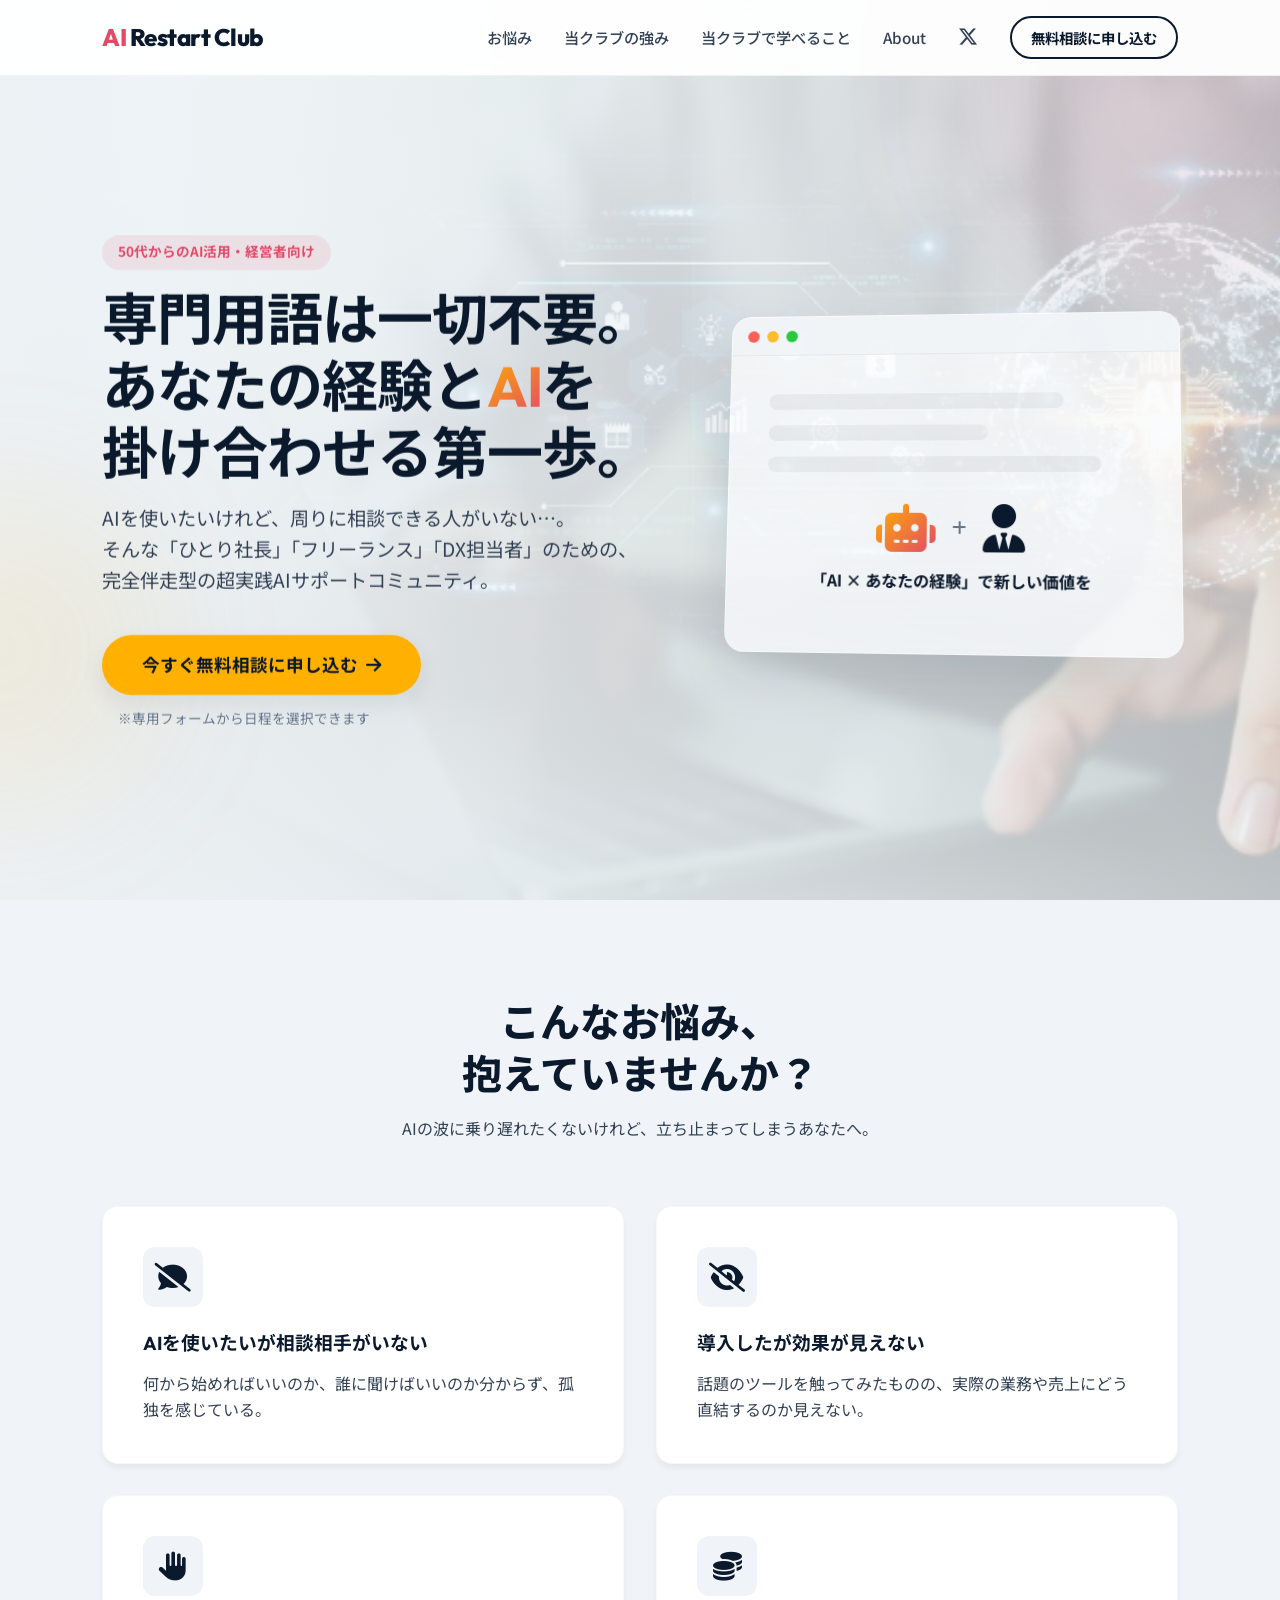
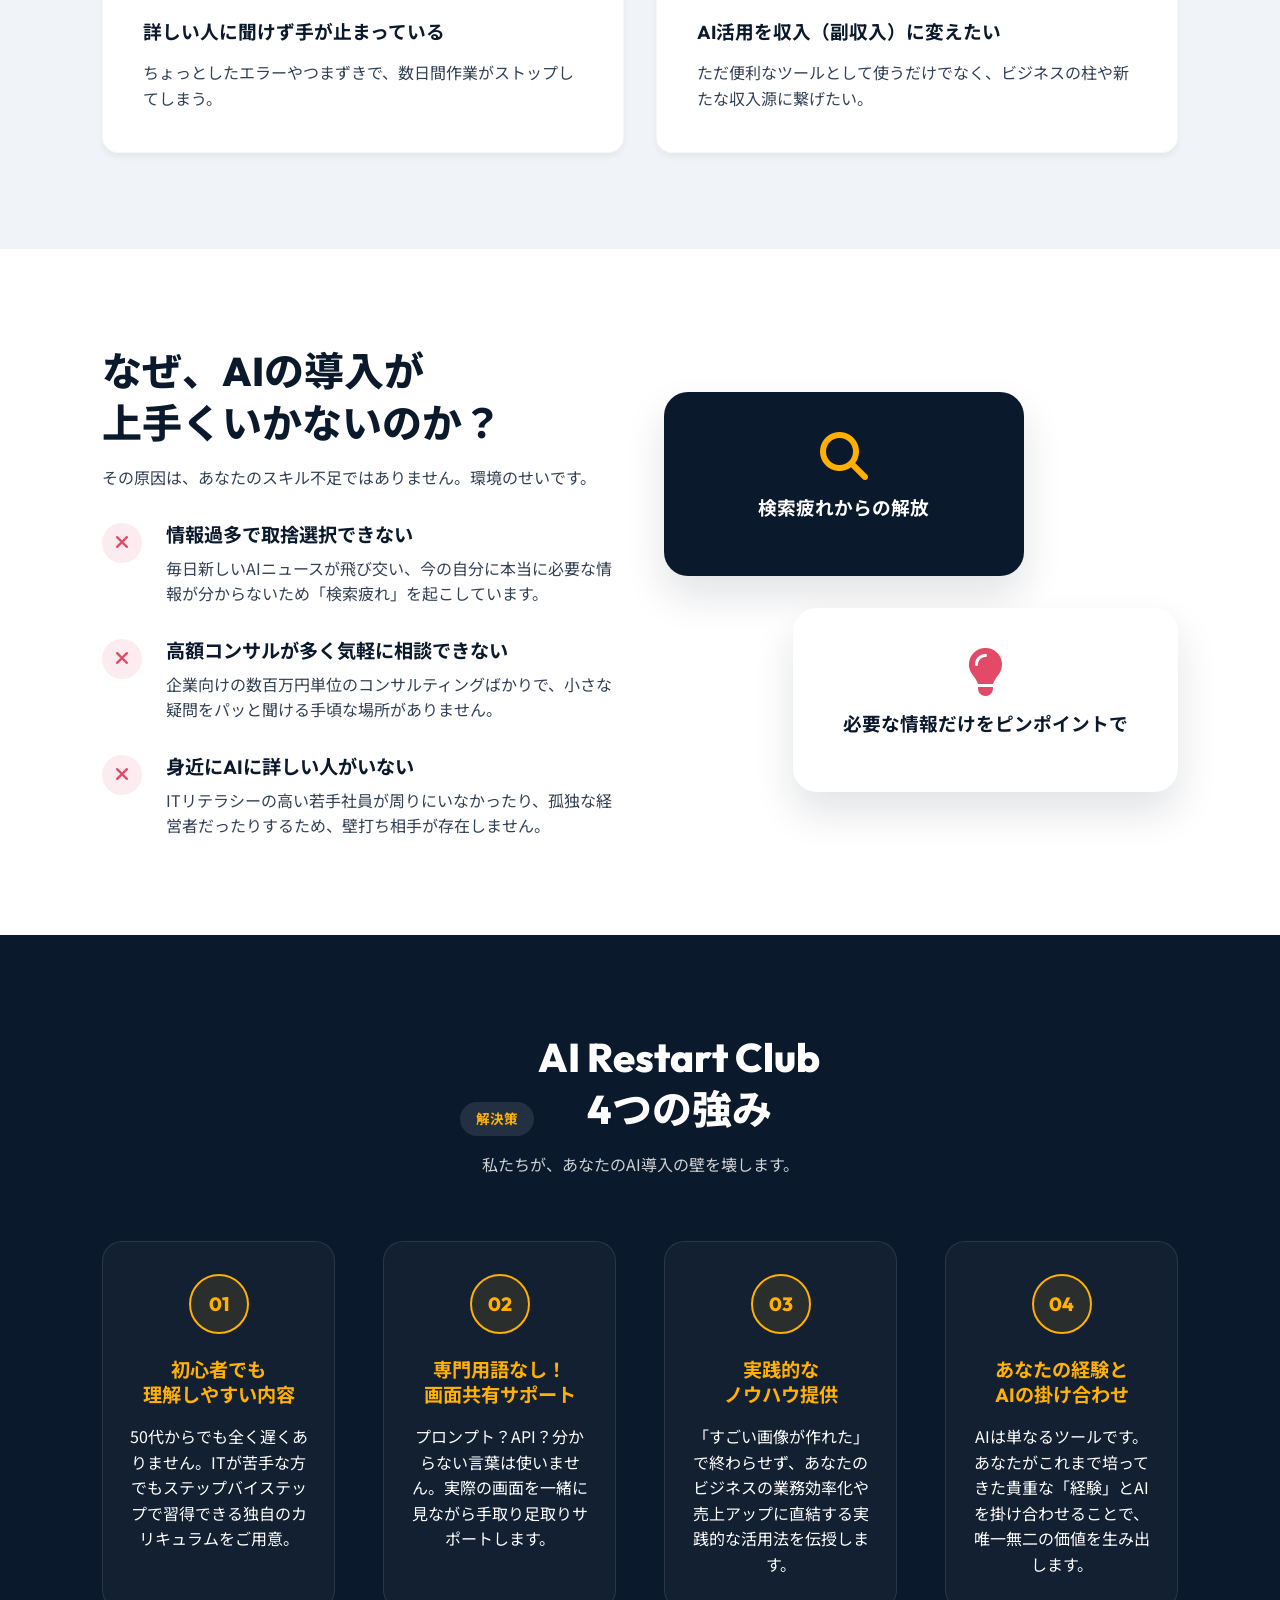
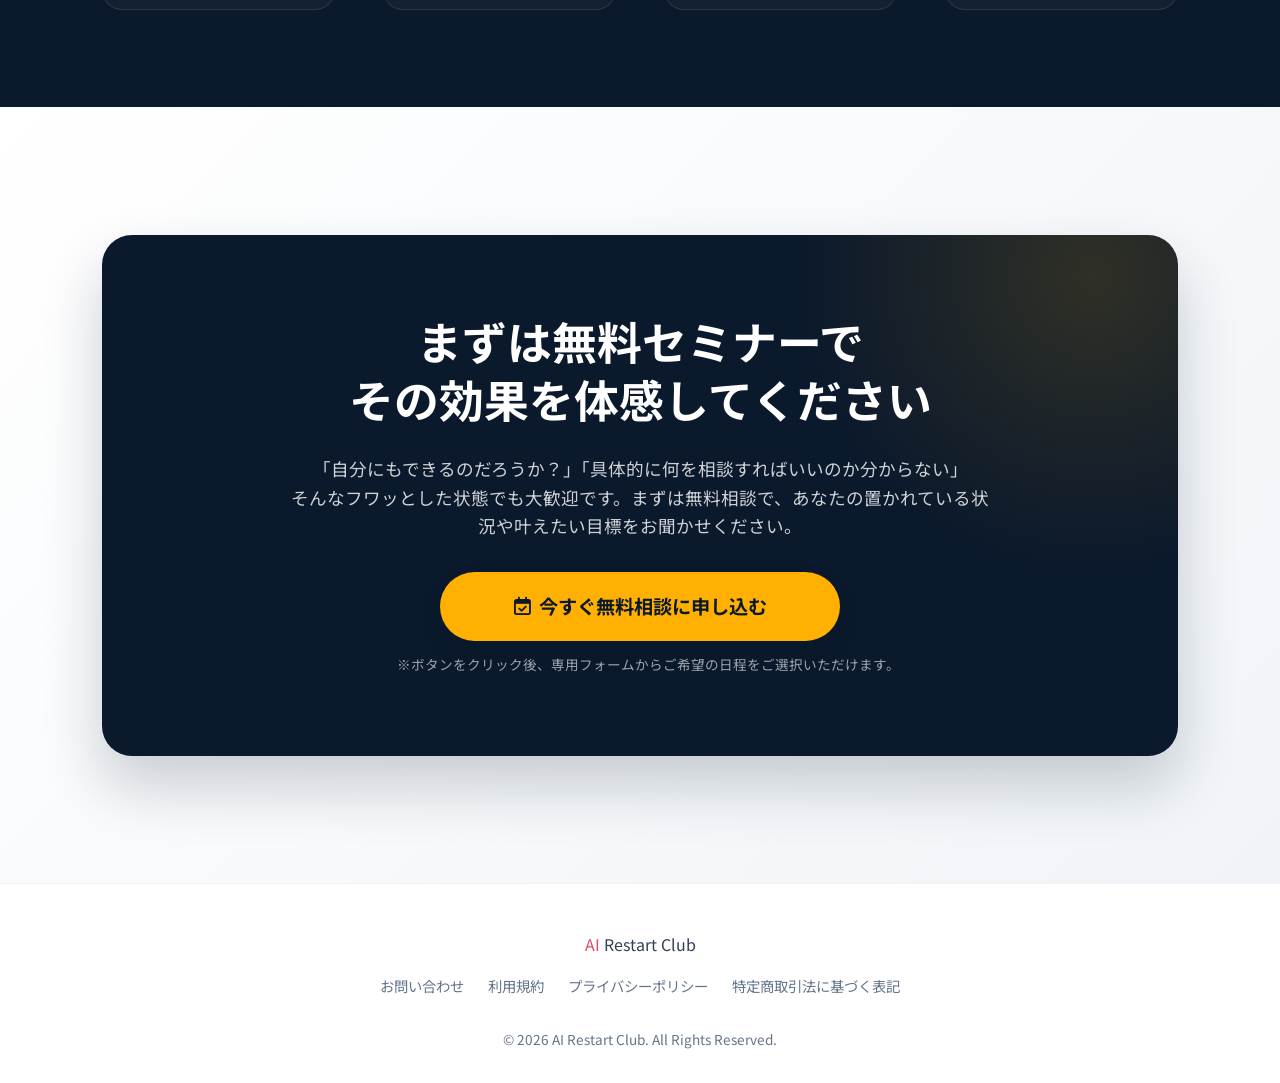
==== index.html @ 43e499c2 "AI Restart Club LP - 初期コミット - index.html: トップページ（ヒーロー、お悩み、強み、CTAセクション） - about.html: プロフィール、タイムライン、ポ" ====
<!DOCTYPE html>
<html lang="ja">

<head>
  <meta charset="UTF-8">
  <meta name="viewport" content="width=device-width, initial-scale=1.0">
  <title>AI Restart Club | AI初心者のための実践的サポート</title>
  <meta name="description" content="AIをこれから学びたい方、50代からのAI初心者、経営者・フリーランス向けのAI活用サポート。専門用語ゼロで、あなたのビジネスにAIを掛け合わせます。">

  <!-- Fonts -->
  <link rel="preconnect" href="https://fonts.googleapis.com">
  <link rel="preconnect" href="https://fonts.gstatic.com" crossorigin>
  <link
    href="https://fonts.googleapis.com/css2?family=Noto+Sans+JP:wght@400;500;700;900&family=Outfit:wght@400;600;800&display=swap"
    rel="stylesheet">

  <!-- Icons -->
  <link rel="stylesheet" href="https://cdnjs.cloudflare.com/ajax/libs/font-awesome/6.5.1/css/all.min.css">

  <!-- CSS -->
  <link rel="stylesheet" href="style.css">
</head>

<body>

  <!-- Navigation -->
  <header class="header">
    <div class="container header-inner">
      <div class="logo">
        <span class="logo-accent">AI</span> Restart Club
      </div>
      <nav class="nav-links">
        <a href="#problems">お悩み</a>
        <a href="#solutions">当クラブの強み</a>
        <a href="courses.html">当クラブで学べること</a>
        <a href="about.html">About</a>
        <a href="https://x.com/AIGOGO1701" target="_blank" rel="noopener noreferrer" class="social-link-nav"
          aria-label="X (Twitter)"><i class="fa-brands fa-x-twitter"></i></a>
        <a href="#cta" class="btn btn-sm btn-outline">無料相談に申し込む</a>
      </nav>
      <button class="menu-toggle" aria-label="Menu">
        <i class="fas fa-bars"></i>
      </button>
    </div>
  </header>

  <main>
    <!-- Hero Section -->
    <section class="hero">
      <div class="hero-bg-shapes">
        <div class="shape shape-1"></div>
        <div class="shape shape-2"></div>
      </div>
      <div class="container hero-container">
        <div class="hero-content reveal-fade-up">
          <span class="badge">50代からのAI活用・経営者向け</span>
          <h1 class="hero-title">
            専門用語は一切不要。<br>
            あなたの経験と<span class="text-gradient">AI</span>を<br>掛け合わせる第一歩。
          </h1>
          <p class="hero-subtitle">
            AIを使いたいけれど、周りに相談できる人がいない…。<br>
            そんな「ひとり社長」「フリーランス」「DX担当者」のための、<br>
            完全伴走型の超実践AIサポートコミュニティ。
          </p>
          <div class="hero-actions">
            <a href="#cta" class="btn btn-primary btn-lg pulse-effect">
              今すぐ無料相談に申し込む
              <i class="fas fa-arrow-right"></i>
            </a>
            <p class="action-note">※専用フォームから日程を選択できます</p>
          </div>
        </div>
        <div class="hero-image-wrapper reveal-fade-left">
          <div class="glass-card mockup-card">
            <div class="mockup-header">
              <div class="dot red"></div>
              <div class="dot yellow"></div>
              <div class="dot green"></div>
            </div>
            <div class="mockup-body">
              <div class="mockup-line w-80"></div>
              <div class="mockup-line w-60"></div>
              <div class="mockup-line w-90"></div>
              <div class="flex-center mt-2">
                <i class="fas fa-robot text-gradient fa-3x"></i>
                <i class="fas fa-plus mx-1 text-muted"></i>
                <i class="fas fa-user-tie fa-3x text-navy"></i>
              </div>
              <p class="mockup-text text-center mt-1">「AI × あなたの経験」で新しい価値を</p>
            </div>
          </div>
        </div>
      </div>
    </section>

    <!-- Problems Section -->
    <section id="problems" class="section bg-light">
      <div class="container">
        <div class="section-header text-center reveal-fade-up">
          <h2 class="section-title">こんなお悩み、<br>抱えていませんか？</h2>
          <p class="section-desc">AIの波に乗り遅れたくないけれど、立ち止まってしまうあなたへ。</p>
        </div>

        <div class="grid grid-2 problem-grid">
          <div class="card problem-card reveal-fade-up" style="transition-delay: 0.1s;">
            <div class="card-icon"><i class="fas fa-comment-slash"></i></div>
            <h3>AIを使いたいが相談相手がいない</h3>
            <p>何から始めればいいのか、誰に聞けばいいのか分からず、孤独を感じている。</p>
          </div>
          <div class="card problem-card reveal-fade-up" style="transition-delay: 0.2s;">
            <div class="card-icon"><i class="fas fa-eye-slash"></i></div>
            <h3>導入したが効果が見えない</h3>
            <p>話題のツールを触ってみたものの、実際の業務や売上にどう直結するのか見えない。</p>
          </div>
          <div class="card problem-card reveal-fade-up" style="transition-delay: 0.3s;">
            <div class="card-icon"><i class="fas fa-hand-paper"></i></div>
            <h3>詳しい人に聞けず手が止まっている</h3>
            <p>ちょっとしたエラーやつまずきで、数日間作業がストップしてしまう。</p>
          </div>
          <div class="card problem-card reveal-fade-up" style="transition-delay: 0.4s;">
            <div class="card-icon"><i class="fas fa-coins"></i></div>
            <h3>AI活用を収入（副収入）に変えたい</h3>
            <p>ただ便利なツールとして使うだけでなく、ビジネスの柱や新たな収入源に繋げたい。</p>
          </div>
        </div>
      </div>
    </section>

    <!-- Causes Section -->
    <section id="causes" class="section">
      <div class="container flex-row align-center">
        <div class="half-width reveal-fade-right">
          <h2 class="section-title">なぜ、AIの導入が<br>上手くいかないのか？</h2>
          <p class="section-desc mb-2">その原因は、あなたのスキル不足ではありません。環境のせいです。</p>

          <ul class="cause-list">
            <li>
              <div class="cause-icon"><i class="fas fa-times"></i></div>
              <div class="cause-text">
                <h4>情報過多で取捨選択できない</h4>
                <p>毎日新しいAIニュースが飛び交い、今の自分に本当に必要な情報が分からないため「検索疲れ」を起こしています。</p>
              </div>
            </li>
            <li>
              <div class="cause-icon"><i class="fas fa-times"></i></div>
              <div class="cause-text">
                <h4>高額コンサルが多く気軽に相談できない</h4>
                <p>企業向けの数百万円単位のコンサルティングばかりで、小さな疑問をパッと聞ける手頃な場所がありません。</p>
              </div>
            </li>
            <li>
              <div class="cause-icon"><i class="fas fa-times"></i></div>
              <div class="cause-text">
                <h4>身近にAIに詳しい人がいない</h4>
                <p>ITリテラシーの高い若手社員が周りにいなかったり、孤独な経営者だったりするため、壁打ち相手が存在しません。</p>
              </div>
            </li>
          </ul>
        </div>
        <div class="half-width image-decor reveal-fade-left">
          <div class="decor-box box-navy">
            <i class="fas fa-search fa-3x mb-1 text-gold"></i>
            <h3>検索疲れからの解放</h3>
          </div>
          <div class="decor-box box-light float-animation">
            <i class="fas fa-lightbulb fa-3x mb-1 text-accent"></i>
            <h3>必要な情報だけをピンポイントで</h3>
          </div>
        </div>
      </div>
    </section>

    <!-- Solutions & Strengths Section -->
    <section id="solutions" class="section bg-dark text-white text-center">
      <div class="container">
        <div class="section-header reveal-fade-up">
          <span class="badge badge-light">解決策</span>
          <h2 class="section-title text-white">AI Restart Club<br>4つの強み</h2>
          <p class="section-desc text-light">私たちが、あなたのAI導入の壁を壊します。</p>
        </div>

        <div class="grid grid-4 strength-grid mt-3">
          <div class="strength-item reveal-fade-up" style="transition-delay: 0.1s;">
            <div class="strength-circle">
              <span class="num">01</span>
            </div>
            <h3 class="text-gold">初心者でも<br>理解しやすい内容</h3>
            <p>50代からでも全く遅くありません。ITが苦手な方でもステップバイステップで習得できる独自のカリキュラムをご用意。</p>
          </div>
          <div class="strength-item reveal-fade-up" style="transition-delay: 0.2s;">
            <div class="strength-circle">
              <span class="num">02</span>
            </div>
            <h3 class="text-gold">専門用語なし！<br>画面共有サポート</h3>
            <p>プロンプト？API？分からない言葉は使いません。実際の画面を一緒に見ながら手取り足取りサポートします。</p>
          </div>
          <div class="strength-item reveal-fade-up" style="transition-delay: 0.3s;">
            <div class="strength-circle">
              <span class="num">03</span>
            </div>
            <h3 class="text-gold">実践的な<br>ノウハウ提供</h3>
            <p>「すごい画像が作れた」で終わらせず、あなたのビジネスの業務効率化や売上アップに直結する実践的な活用法を伝授します。</p>
          </div>
          <div class="strength-item reveal-fade-up" style="transition-delay: 0.4s;">
            <div class="strength-circle">
              <span class="num">04</span>
            </div>
            <h3 class="text-gold">あなたの経験と<br>AIの掛け合わせ</h3>
            <p>AIは単なるツールです。あなたがこれまで培ってきた貴重な「経験」とAIを掛け合わせることで、唯一無二の価値を生み出します。</p>
          </div>
        </div>
      </div>
    </section>

    <!-- CTA Section -->
    <section id="cta" class="section cta-section text-center">
      <div class="container">
        <div class="cta-card reveal-zoom">
          <h2 class="cta-title">まずは無料セミナーで<br>その効果を体感してください</h2>
          <p class="cta-desc">
            「自分にもできるのだろうか？」「具体的に何を相談すればいいのか分からない」<br>
            そんなフワッとした状態でも大歓迎です。まずは無料相談で、あなたの置かれている状況や叶えたい目標をお聞かせください。
          </p>

          <div class="cta-action mt-2">
            <a href="javascript:void(0)" class="btn btn-primary btn-xl pulse-effect" onclick="alert('フォームへの遷移デモ')">
              <i class="far fa-calendar-check"></i>
              今すぐ無料相談に申し込む
            </a>
            <p class="action-note mt-1">※ボタンをクリック後、専用フォームからご希望の日程をご選択いただけます。</p>
          </div>
        </div>
      </div>
    </section>
  </main>

  <!-- Footer -->
  <footer class="footer">
    <div class="container text-center">
      <div class="footer-logo mb-1">
        <span class="logo-accent">AI</span> Restart Club
      </div>
      <div class="footer-links mb-2">
        <a href="#contact">お問い合わせ</a>
        <a href="#terms">利用規約</a>
        <a href="#privacy">プライバシーポリシー</a>
        <a href="#law">特定商取引法に基づく表記</a>
      </div>
      <p class="copyright">&copy; 2026 AI Restart Club. All Rights Reserved.</p>
    </div>
  </footer>

  <script src="script.js"></script>
</body>

</html>
---- style.css ----
/* =========================================
   VARIABLES & SETTINGS
   ========================================= */
:root {
  /* Colors */
  --primary: #f0f4f8;
  /* Off White Background */
  --surface: #ffffff;
  /* Pure White */
  --navy: #0B192C;
  /* Deep Navy for text/headings */
  --navy-light: #1A365D;
  --accent: #E24A68;
  /* Vibrant Accent (Pink/Red based for Wow factor) */
  --gold: #FFB000;
  /* Premium Gold/Orange for CTA */
  --gold-hover: #E59F00;
  --text-main: #334155;
  /* Slate for body text */
  --text-muted: #64748B;

  /* Typography */
  --font-base: 'Noto Sans JP', sans-serif;
  --font-title: 'Outfit', 'Noto Sans JP', sans-serif;

  /* Transitions */
  --transition: all 0.3s cubic-bezier(0.25, 0.8, 0.25, 1);

  /* Shadows */
  --shadow-sm: 0 4px 6px rgba(11, 25, 44, 0.05);
  --shadow-md: 0 10px 25px rgba(11, 25, 44, 0.08);
  --shadow-lg: 0 20px 40px rgba(11, 25, 44, 0.12);
  --shadow-glow: 0 0 20px rgba(255, 176, 0, 0.4);
}

/* =========================================
   RESET & BASE
   ========================================= */
* {
  margin: 0;
  padding: 0;
  box-sizing: border-box;
}

html {
  scroll-behavior: smooth;
  font-size: 16px;
}

body {
  font-family: var(--font-base);
  color: var(--text-main);
  background-color: var(--surface);
  line-height: 1.6;
  overflow-x: hidden;
}

a {
  text-decoration: none;
  color: inherit;
  transition: var(--transition);
}

ul {
  list-style: none;
}

/* Typography Utility */
h1,
h2,
h3,
h4 {
  font-family: var(--font-title);
  color: var(--navy);
  line-height: 1.3;
  margin-bottom: 1rem;
}

.text-gradient {
  background: linear-gradient(135deg, var(--gold), var(--accent));
  -webkit-background-clip: text;
  -webkit-text-fill-color: transparent;
  display: inline-block;
}

.text-gold {
  color: var(--gold);
}

.text-navy {
  color: var(--navy);
}

.text-accent {
  color: var(--accent);
}

.text-white {
  color: #fff;
}

.text-light {
  color: rgba(255, 255, 255, 0.8);
}

.text-muted {
  color: var(--text-muted);
}

.text-center {
  text-align: center;
}

.mt-1 {
  margin-top: 1rem;
}

.mt-2 {
  margin-top: 2rem;
}

.mt-3 {
  margin-top: 3rem;
}

.mb-1 {
  margin-bottom: 1rem;
}

.mb-2 {
  margin-bottom: 2rem;
}

.mx-1 {
  margin: 0 1rem;
}

/* =========================================
   LAYOUT STRUCTURE
   ========================================= */
.container {
  width: 100%;
  max-width: 1140px;
  margin: 0 auto;
  padding: 0 2rem;
}

.section {
  padding: 6rem 0;
  position: relative;
}

.bg-light {
  background-color: var(--primary);
}

.bg-dark {
  background-color: var(--navy);
}

.grid {
  display: grid;
  gap: 2rem;
}

.grid-2 {
  grid-template-columns: repeat(2, 1fr);
}

.grid-4 {
  grid-template-columns: repeat(4, 1fr);
}

.grid-3 {
  grid-template-columns: repeat(3, 1fr);
}

.flex-row {
  display: flex;
  flex-wrap: wrap;
  gap: 3rem;
}

.flex-center {
  display: flex;
  justify-content: center;
  align-items: center;
}

.align-center {
  align-items: center;
}

.half-width {
  flex: 1 1 45%;
  min-width: 300px;
}

/* =========================================
   COMPONENTS
   ========================================= */
/* Buttons */
.btn {
  display: inline-flex;
  align-items: center;
  justify-content: center;
  padding: 0.8rem 1.8rem;
  border-radius: 50px;
  font-weight: 700;
  cursor: pointer;
  border: none;
  font-family: var(--font-base);
  gap: 0.5rem;
}

.btn-sm {
  padding: 0.5rem 1.2rem;
  font-size: 0.9rem;
}

.btn-lg {
  padding: 1rem 2.5rem;
  font-size: 1.1rem;
}

.btn-xl {
  padding: 1.2rem 3rem;
  font-size: 1.2rem;
  width: 100%;
  max-width: 400px;
}

.btn-primary {
  background-color: var(--gold);
  color: var(--navy);
  box-shadow: var(--shadow-md);
}

.btn-primary:hover {
  background-color: var(--gold-hover);
  transform: translateY(-3px);
  box-shadow: var(--shadow-lg), var(--shadow-glow);
}

.btn-outline {
  background-color: transparent;
  border: 2px solid var(--navy);
  color: var(--navy);
}

.btn-outline:hover {
  background-color: var(--navy);
  color: white;
}

/* Pulse Animation for main CTA */
@keyframes pulse {
  0% {
    box-shadow: 0 0 0 0 rgba(255, 176, 0, 0.7);
  }

  70% {
    box-shadow: 0 0 0 15px rgba(255, 176, 0, 0);
  }

  100% {
    box-shadow: 0 0 0 0 rgba(255, 176, 0, 0);
  }
}

.pulse-effect {
  animation: pulse 2s infinite;
}

/* Badges */
.badge {
  display: inline-block;
  padding: 0.4rem 1rem;
  border-radius: 30px;
  font-size: 0.85rem;
  font-weight: 700;
  background-color: rgba(226, 74, 104, 0.1);
  color: var(--accent);
  margin-bottom: 1rem;
}

.badge-light {
  background-color: rgba(255, 255, 255, 0.1);
  color: var(--gold);
}

/* Cards */
.card {
  background: var(--surface);
  border-radius: 16px;
  padding: 2.5rem;
  box-shadow: var(--shadow-sm);
  transition: var(--transition);
  border: 1px solid rgba(0, 0, 0, 0.03);
}

.card:hover {
  transform: translateY(-10px);
  box-shadow: var(--shadow-lg);
}

.card-icon {
  width: 60px;
  height: 60px;
  border-radius: 12px;
  background: var(--primary);
  display: flex;
  align-items: center;
  justify-content: center;
  font-size: 1.8rem;
  color: var(--navy);
  margin-bottom: 1.5rem;
  transition: var(--transition);
}

.card:hover .card-icon {
  background: var(--navy);
  color: var(--gold);
}

/* Section Header */
.section-header {
  margin-bottom: 4rem;
}

.section-title {
  font-size: 2.5rem;
  font-weight: 800;
  position: relative;
  display: inline-block;
  margin-bottom: 1rem;
}

/* =========================================
   SPECIFIC SECTIONS
   ========================================= */

/* Header */
.header {
  position: fixed;
  top: 0;
  left: 0;
  width: 100%;
  background: rgba(255, 255, 255, 0.95);
  backdrop-filter: blur(10px);
  z-index: 1000;
  padding: 1rem 0;
  border-bottom: 1px solid rgba(0, 0, 0, 0.05);
  transition: var(--transition);
}

.header.scrolled {
  padding: 0.8rem 0;
  box-shadow: var(--shadow-sm);
}

.header-inner {
  display: flex;
  justify-content: space-between;
  align-items: center;
}

.logo {
  font-family: var(--font-title);
  font-weight: 800;
  font-size: 1.5rem;
  color: var(--navy);
  letter-spacing: -0.5px;
}

.logo-accent {
  color: var(--accent);
}

.nav-links {
  display: flex;
  align-items: center;
  gap: 2rem;
}

.nav-links a:not(.btn) {
  font-weight: 500;
  font-size: 0.95rem;
  position: relative;
}

.nav-links a:not(.btn)::after {
  content: '';
  position: absolute;
  width: 0;
  height: 2px;
  bottom: -4px;
  left: 0;
  background-color: var(--accent);
  transition: var(--transition);
}

.nav-links a:not(.btn):hover::after {
  width: 100%;
}

.social-link-nav::after {
  display: none !important;
}

.social-link-nav i {
  font-size: 1.25rem;
  transition: var(--transition);
}

.social-link-nav:hover i {
  transform: scale(1.15);
  color: #000000;
}

.menu-toggle {
  display: none;
  background: transparent;
  border: none;
  font-size: 1.5rem;
  color: var(--navy);
  cursor: pointer;
}

/* Hero Section */
.hero {
  padding-top: 10rem;
  padding-bottom: 6rem;
  background-color: var(--primary);
  background-image: linear-gradient(to right, rgba(240, 244, 248, 0.95) 0%, rgba(240, 244, 248, 0.7) 100%), url('images/hero-image.jpg');
  background-size: cover;
  background-position: center;
  background-repeat: no-repeat;
  min-height: 100vh;
  display: flex;
  align-items: center;
  position: relative;
  overflow: hidden;
}

.hero-bg-shapes {
  position: absolute;
  top: 0;
  left: 0;
  width: 100%;
  height: 100%;
  overflow: hidden;
  z-index: 0;
}

.shape {
  position: absolute;
  border-radius: 50%;
  filter: blur(80px);
  opacity: 0.5;
}

.shape-1 {
  width: 400px;
  height: 400px;
  background: rgba(226, 74, 104, 0.2);
  top: -100px;
  right: -100px;
}

.shape-2 {
  width: 300px;
  height: 300px;
  background: rgba(255, 176, 0, 0.2);
  bottom: 100px;
  left: -150px;
}

.hero-container {
  display: flex;
  align-items: center;
  gap: 4rem;
  position: relative;
  z-index: 1;
}

.hero-content {
  flex: 1 1 55%;
}

.hero-title {
  font-size: 3.5rem;
  line-height: 1.2;
  letter-spacing: -1px;
}

.hero-subtitle {
  font-size: 1.2rem;
  margin-bottom: 2.5rem;
  color: var(--text-main);
}

.action-note {
  font-size: 0.85rem;
  color: var(--text-muted);
  margin-top: 0.8rem;
  margin-left: 1rem;
}

/* Mockup CSS for visual appeal without requiring external images immediately */
.hero-image-wrapper {
  flex: 1 1 45%;
  perspective: 1000px;
}

.glass-card {
  background: rgba(255, 255, 255, 0.7);
  backdrop-filter: blur(20px);
  border: 1px solid rgba(255, 255, 255, 0.5);
  border-radius: 20px;
  box-shadow: 0 25px 50px rgba(11, 25, 44, 0.1);
  overflow: hidden;
  transform: rotateY(-5deg) rotateX(5deg);
  transition: transform 0.5s ease;
}

.glass-card:hover {
  transform: rotateY(0) rotateX(0) translateY(-10px);
}

.mockup-header {
  height: 40px;
  background: rgba(240, 244, 248, 0.9);
  display: flex;
  align-items: center;
  padding: 0 1rem;
  gap: 8px;
  border-bottom: 1px solid rgba(0, 0, 0, 0.05);
}

.dot {
  width: 12px;
  height: 12px;
  border-radius: 50%;
}

.dot.red {
  background: #ff5f56;
}

.dot.yellow {
  background: #ffbd2e;
}

.dot.green {
  background: #27c93f;
}

.mockup-body {
  padding: 2.5rem;
  min-height: 300px;
  background: linear-gradient(180deg, rgba(255, 255, 255, 0) 0%, rgba(240, 244, 248, 0.5) 100%);
}

.mockup-line {
  height: 16px;
  background: rgba(11, 25, 44, 0.05);
  border-radius: 8px;
  margin-bottom: 1rem;
}

.w-80 {
  width: 80%;
}

.w-60 {
  width: 60%;
}

.w-90 {
  width: 90%;
}

.mockup-text {
  font-weight: 700;
  color: var(--navy);
}

/* Causes Section */
.cause-list {
  display: flex;
  flex-direction: column;
  gap: 2rem;
}

.cause-list li {
  display: flex;
  gap: 1.5rem;
}

.cause-icon {
  width: 40px;
  height: 40px;
  min-width: 40px;
  border-radius: 50%;
  background: rgba(226, 74, 104, 0.1);
  color: var(--accent);
  display: flex;
  align-items: center;
  justify-content: center;
  font-size: 1.2rem;
}

.cause-text h4 {
  margin-bottom: 0.5rem;
  font-size: 1.2rem;
}

.image-decor {
  position: relative;
  min-height: 400px;
}

.decor-box {
  position: absolute;
  padding: 2.5rem;
  border-radius: 24px;
  box-shadow: var(--shadow-lg);
  text-align: center;
}

.box-navy {
  background: var(--navy);
  color: white;
  top: 0;
  left: 0;
  width: 70%;
  z-index: 1;
}

.box-navy h3 {
  color: white;
}

.box-light {
  background: white;
  bottom: 0;
  right: 0;
  width: 75%;
  z-index: 2;
}

@keyframes float {
  0% {
    transform: translateY(0);
  }

  50% {
    transform: translateY(-15px);
  }

  100% {
    transform: translateY(0);
  }
}

.float-animation {
  animation: float 6s ease-in-out infinite;
}

/* Solutions Section */
.strength-grid {
  gap: 3rem;
  position: relative;
  z-index: 1;
}

.strength-item {
  position: relative;
  padding: 2rem 1.5rem;
  background: rgba(255, 255, 255, 0.03);
  border: 1px solid rgba(255, 255, 255, 0.1);
  border-radius: 20px;
  transition: var(--transition);
}

.strength-item:hover {
  background: rgba(255, 255, 255, 0.08);
  transform: translateY(-5px);
  border-color: rgba(255, 176, 0, 0.5);
}

.strength-circle {
  width: 60px;
  height: 60px;
  border-radius: 50%;
  background: rgba(255, 176, 0, 0.1);
  border: 2px solid var(--gold);
  display: flex;
  align-items: center;
  justify-content: center;
  margin: 0 auto 1.5rem;
}

.strength-circle .num {
  font-family: var(--font-title);
  font-weight: 800;
  font-size: 1.2rem;
  color: var(--gold);
}

.strength-item h3 {
  font-size: 1.2rem;
  margin-bottom: 1rem;
}

/* CTA Section */
.cta-section {
  padding: 8rem 0;
  background: linear-gradient(135deg, var(--surface) 0%, var(--primary) 100%);
}

.cta-card {
  background: var(--navy);
  border-radius: 30px;
  padding: 5rem 3rem;
  position: relative;
  overflow: hidden;
  box-shadow: 0 30px 60px rgba(11, 25, 44, 0.2);
}

.cta-card::before {
  content: '';
  position: absolute;
  top: -50%;
  right: -20%;
  width: 600px;
  height: 600px;
  background: radial-gradient(circle, rgba(255, 176, 0, 0.15) 0%, rgba(255, 176, 0, 0) 70%);
  border-radius: 50%;
}

.cta-card * {
  position: relative;
  z-index: 1;
}

.cta-title {
  color: white;
  font-size: 2.8rem;
  margin-bottom: 1.5rem;
}

.cta-desc {
  color: rgba(255, 255, 255, 0.8);
  font-size: 1.1rem;
  max-width: 700px;
  margin: 0 auto 2rem;
}

.cta-card .action-note {
  color: rgba(255, 255, 255, 0.6);
  text-align: center;
}

/* Footer */
.footer {
  background: var(--surface);
  padding: 3rem 0 2rem;
  border-top: 1px solid rgba(0, 0, 0, 0.05);
}

.footer-links {
  display: flex;
  justify-content: center;
  flex-wrap: wrap;
  gap: 1.5rem;
}

.footer-links a {
  color: var(--text-muted);
  font-size: 0.9rem;
  transition: var(--transition);
}

.footer-links a:hover {
  color: var(--accent);
}

.footer .copyright {
  color: var(--text-muted);
  font-size: 0.85rem;
  margin-top: 2rem;
}

/* Course Cards */
.course-card {
  padding: 0;
  overflow: hidden;
  display: flex;
  flex-direction: column;
  height: 100%;
  position: relative;
  border: 1px solid rgba(0, 0, 0, 0.05);
}

.course-card.popular-course {
  transform: scale(1.05);
  box-shadow: var(--shadow-lg), 0 0 0 3px var(--gold);
  z-index: 2;
}

.course-card.popular-course:hover {
  transform: scale(1.05) translateY(-10px);
}

.popular-badge {
  position: absolute;
  top: 15px;
  right: -35px;
  background: var(--accent);
  color: white;
  padding: 5px 40px;
  font-size: 0.85rem;
  font-weight: bold;
  transform: rotate(45deg);
  z-index: 10;
  box-shadow: 0 2px 5px rgba(0, 0, 0, 0.2);
}

.course-header {
  padding: 2.5rem 2rem 2rem;
  text-align: center;
  position: relative;
}

.course-level {
  display: inline-block;
  background: rgba(255, 255, 255, 0.2);
  color: white;
  padding: 4px 12px;
  border-radius: 20px;
  font-size: 0.85rem;
  font-weight: bold;
  margin-bottom: 1rem;
  text-transform: uppercase;
  letter-spacing: 1px;
}

.course-header h3 {
  margin-bottom: 0.5rem;
  font-size: 1.8rem;
}

.course-body {
  padding: 2.5rem 2rem;
  background: var(--surface);
  flex-grow: 1;
  display: flex;
  flex-direction: column;
}

.course-features {
  list-style: none;
  margin-top: 1rem;
}

.course-features li {
  margin-bottom: 1rem;
  display: flex;
  align-items: flex-start;
  gap: 10px;
  color: var(--text-main);
}

.course-features li .fa-check {
  margin-top: 4px;
}

/* =========================================
   ANIMATIONS (Scroll Reveal)
   ========================================= */
.reveal-fade-up,
.reveal-fade-left,
.reveal-fade-right,
.reveal-zoom {
  opacity: 0;
  visibility: hidden;
  transition: all 0.8s cubic-bezier(0.25, 0.8, 0.25, 1);
  will-change: transform, opacity;
}

.reveal-fade-up {
  transform: translateY(40px);
}

.reveal-fade-left {
  transform: translateX(40px);
}

.reveal-fade-right {
  transform: translateX(-40px);
}

.reveal-zoom {
  transform: scale(0.95);
}

.reveal-active {
  opacity: 1;
  visibility: visible;
  transform: translate(0) scale(1);
}

/* =========================================
   RESPONSIVE DESIGN
   ========================================= */
@media (max-width: 992px) {
  h1 {
    font-size: 2.8rem;
  }

  .grid-4,
  .grid-3 {
    grid-template-columns: repeat(2, 1fr);
  }

  /* Reset popular course hover effect on smaller screens for layout stability */
  .course-card.popular-course {
    transform: none;
    box-shadow: var(--shadow-sm);
  }

  .course-card.popular-course:hover {
    transform: translateY(-5px);
  }

  .hero-container {
    flex-direction: column;
    text-align: center;
  }

  .hero-actions {
    display: flex;
    flex-direction: column;
    align-items: center;
  }

  .action-note {
    margin-left: 0;
    text-align: center;
  }

  .hero-image-wrapper {
    width: 100%;
    max-width: 600px;
    margin-top: 3rem;
  }

  .image-decor {
    display: none;
  }

  /* Hide complex decor on smaller tablets to keep clean */
  .half-width {
    flex: 1 1 100%;
  }
}

@media (max-width: 768px) {
  html {
    font-size: 15px;
  }

  .section {
    padding: 4rem 0;
  }

  .nav-links {
    display: none;
  }

  /* Could add mobile menu later */
  .menu-toggle {
    display: block;
  }

  .grid-2,
  .grid-4,
  .grid-3 {
    grid-template-columns: 1fr;
  }

  .cta-title {
    font-size: 2.2rem;
  }

  .cta-card {
    padding: 3.5rem 2rem;
  }

  h1 {
    font-size: 2.3rem;
  }

  .hero {
    padding-top: 8rem;
  }
}
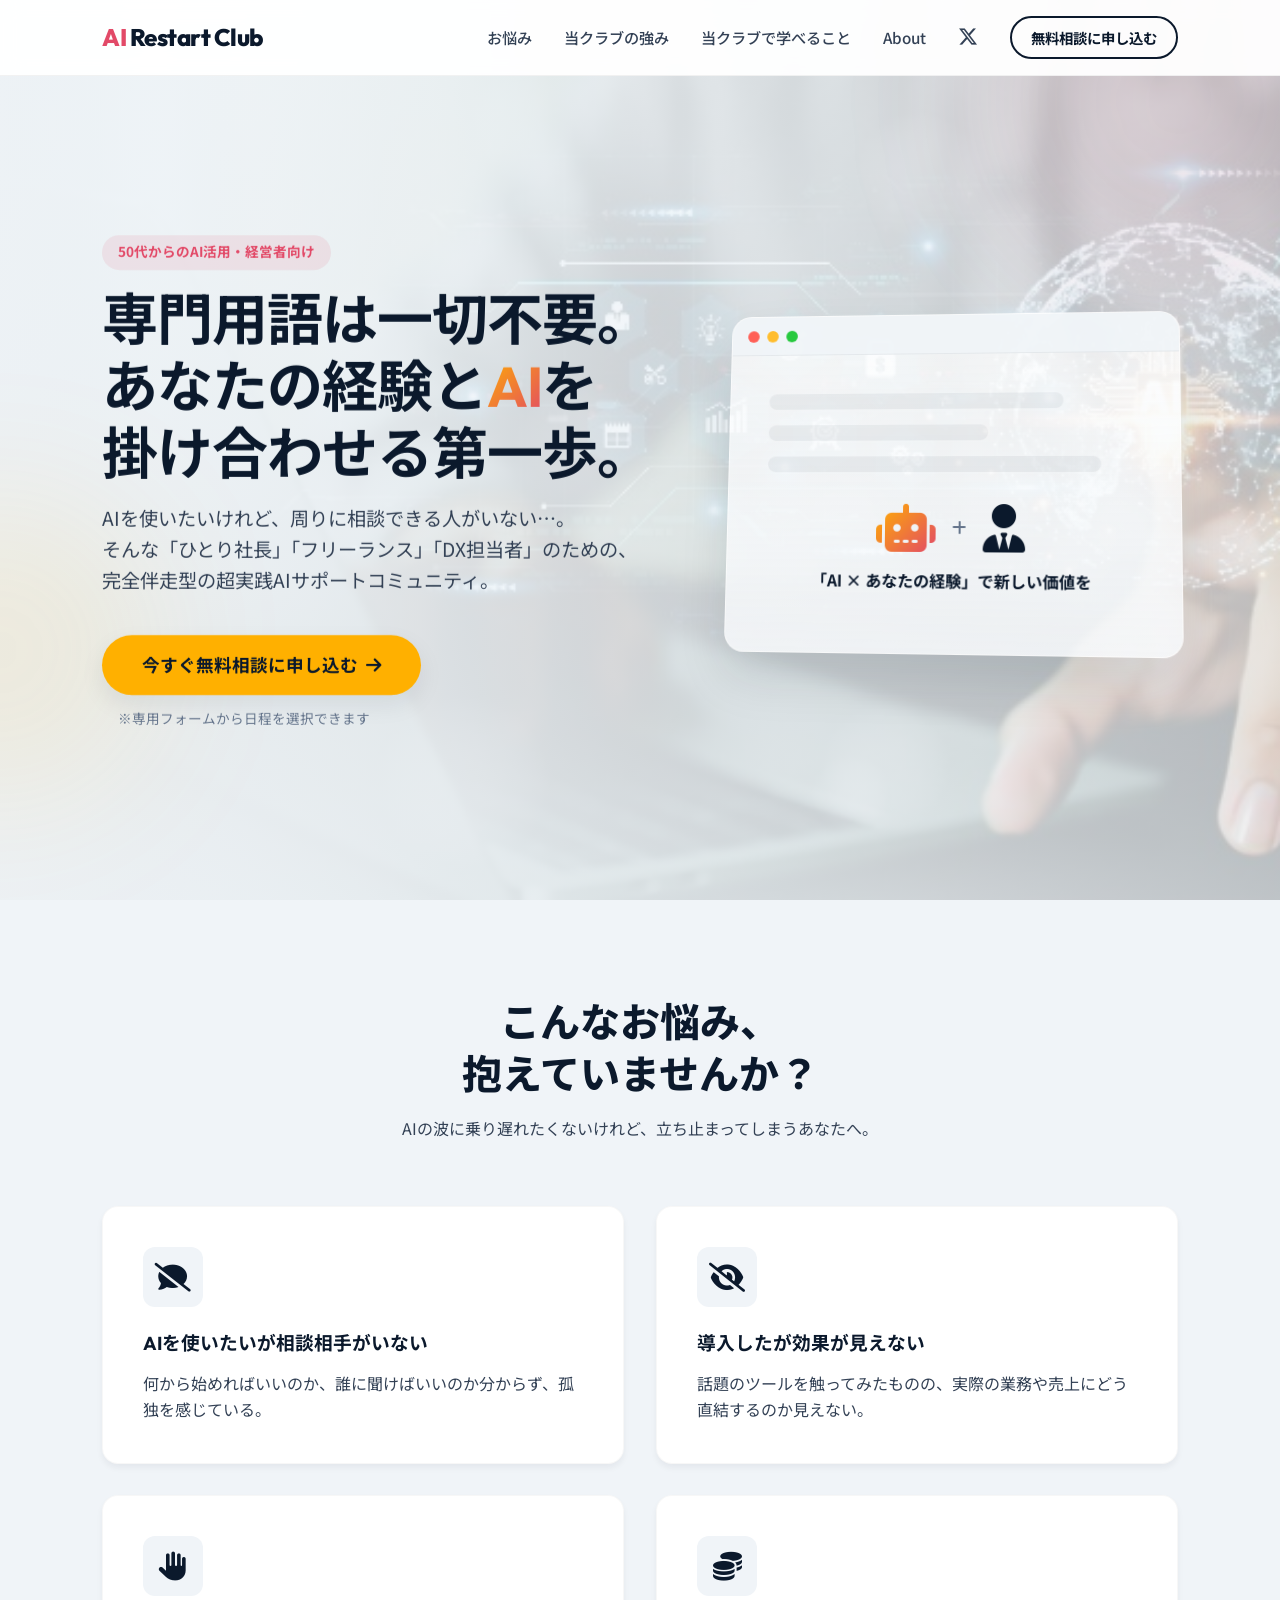
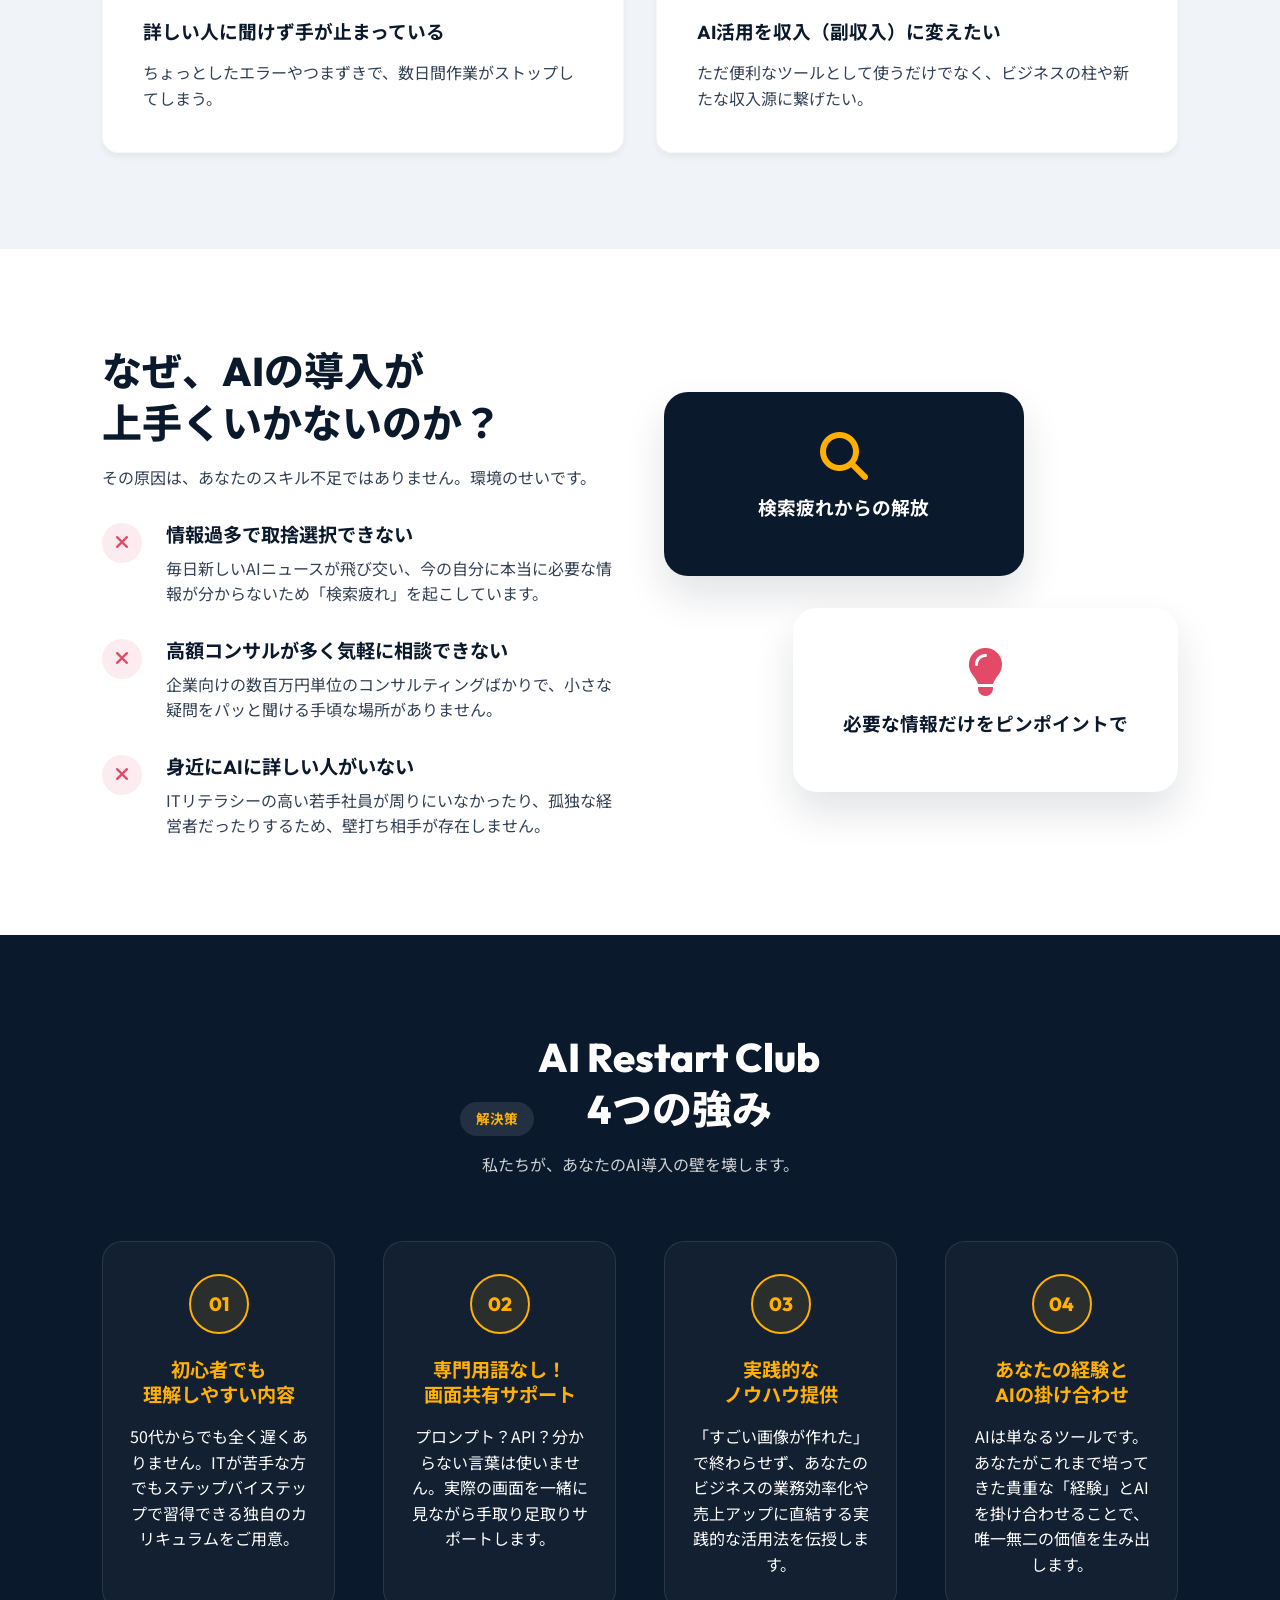
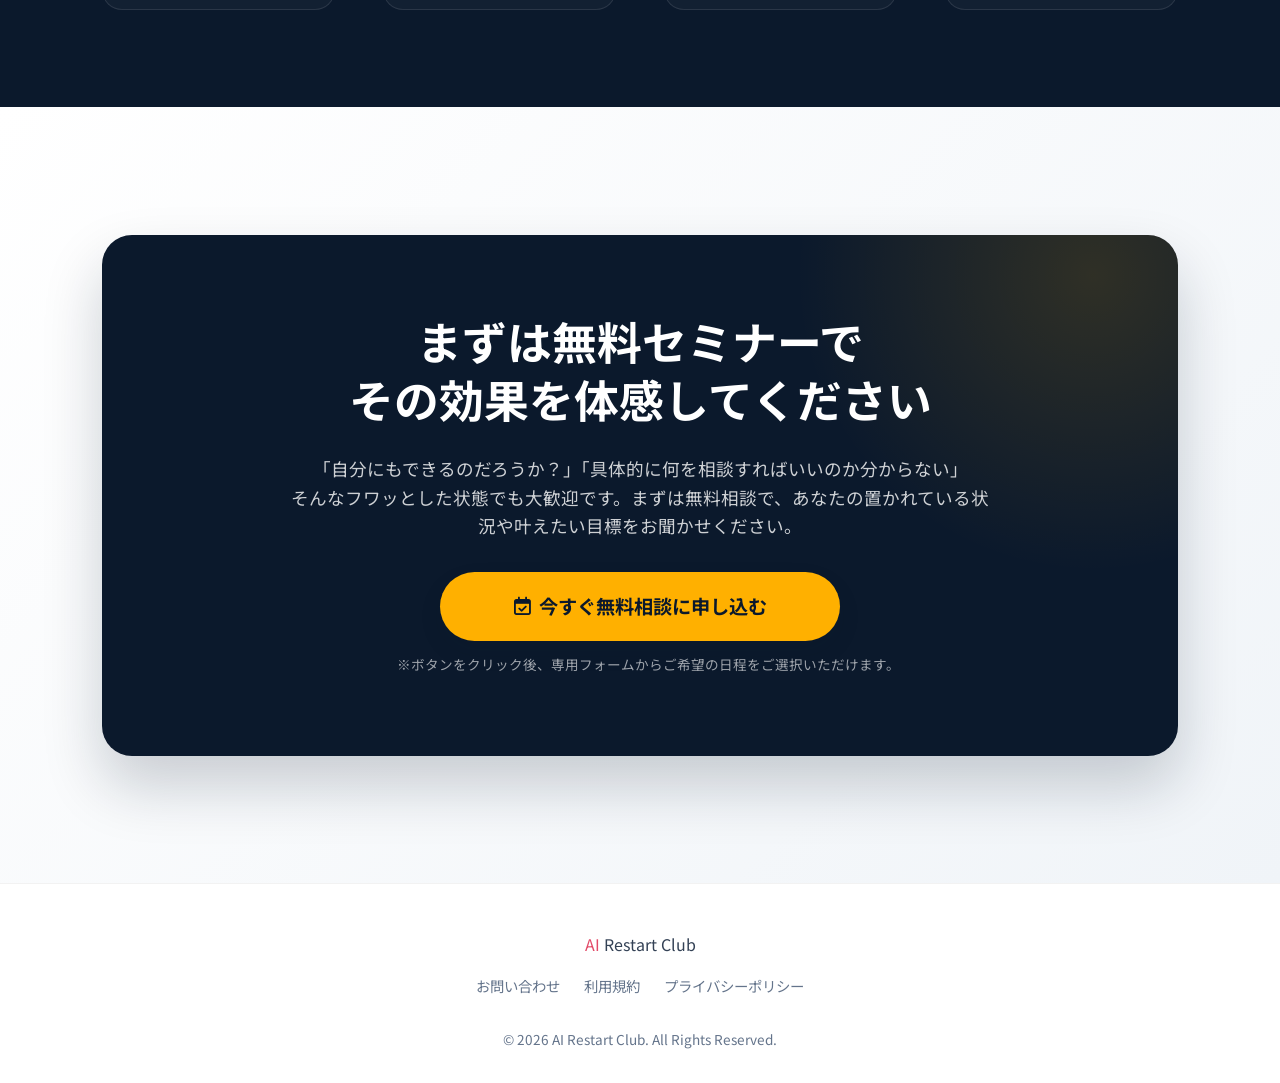
==== commit 8357c3ff: "feat: 新しいウェブサイトの初期構造、アバウトページ、およびインタラクティブなUIスクリプトを実装しました。" ====
--- a/index.html
+++ b/index.html
@@ -242,10 +242,9 @@
         <span class="logo-accent">AI</span> Restart Club
       </div>
       <div class="footer-links mb-2">
-        <a href="#contact">お問い合わせ</a>
-        <a href="#terms">利用規約</a>
-        <a href="#privacy">プライバシーポリシー</a>
-        <a href="#law">特定商取引法に基づく表記</a>
+        <a href="#cta">お問い合わせ</a>
+        <a href="terms.html">利用規約</a>
+        <a href="privacy.html">プライバシーポリシー</a>
       </div>
       <p class="copyright">&copy; 2026 AI Restart Club. All Rights Reserved.</p>
     </div>
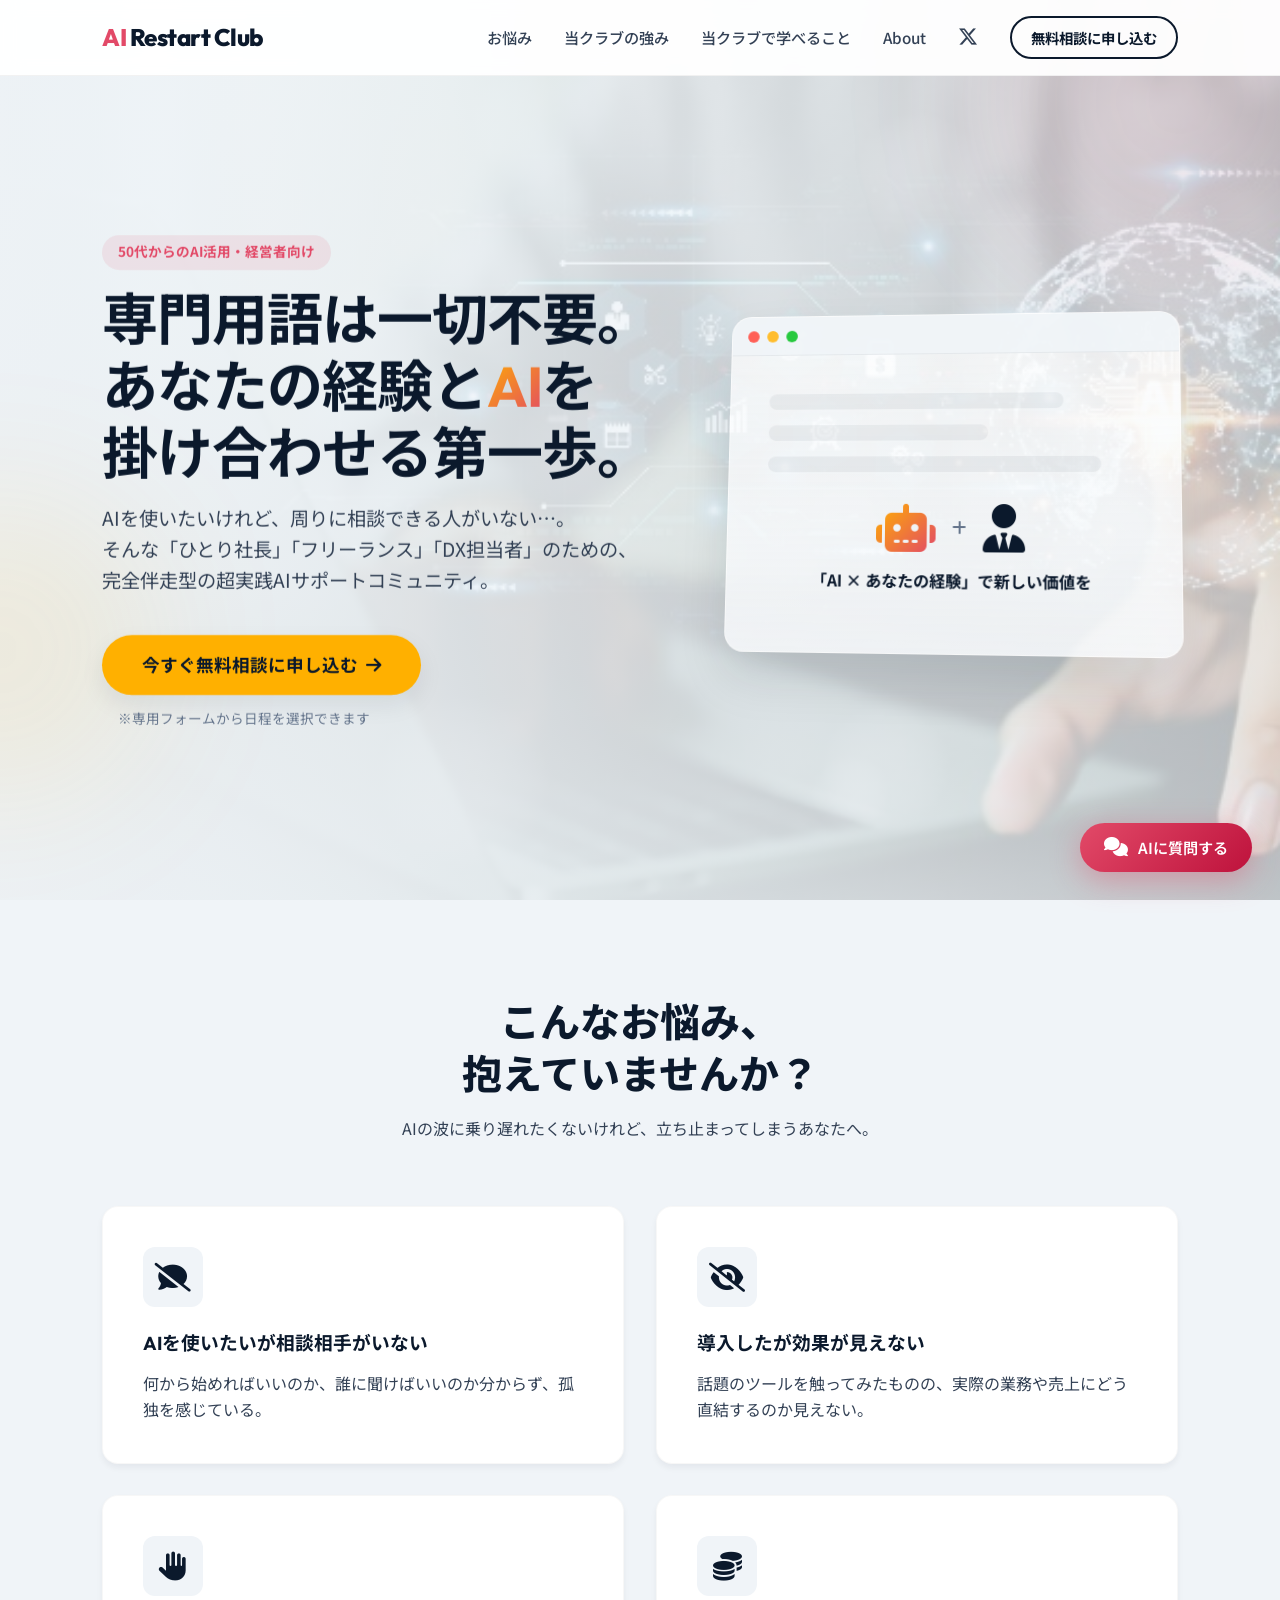
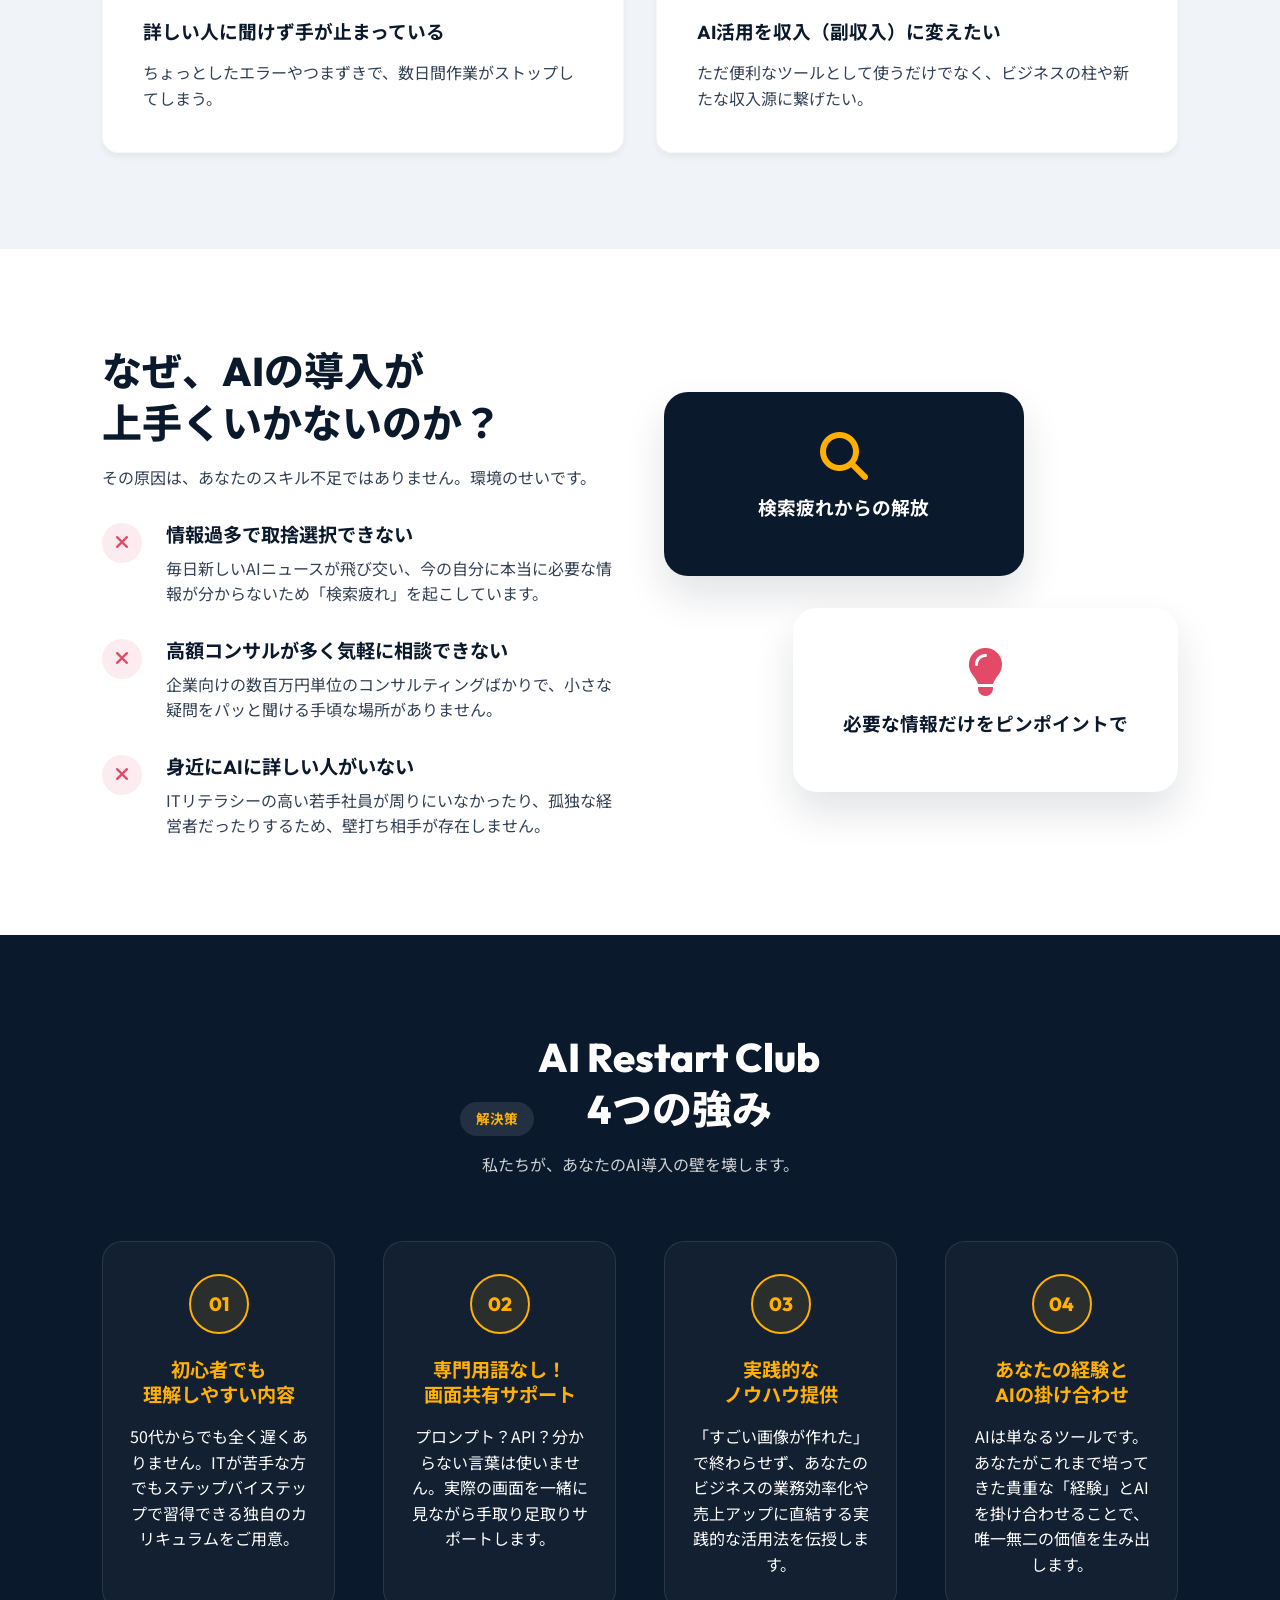
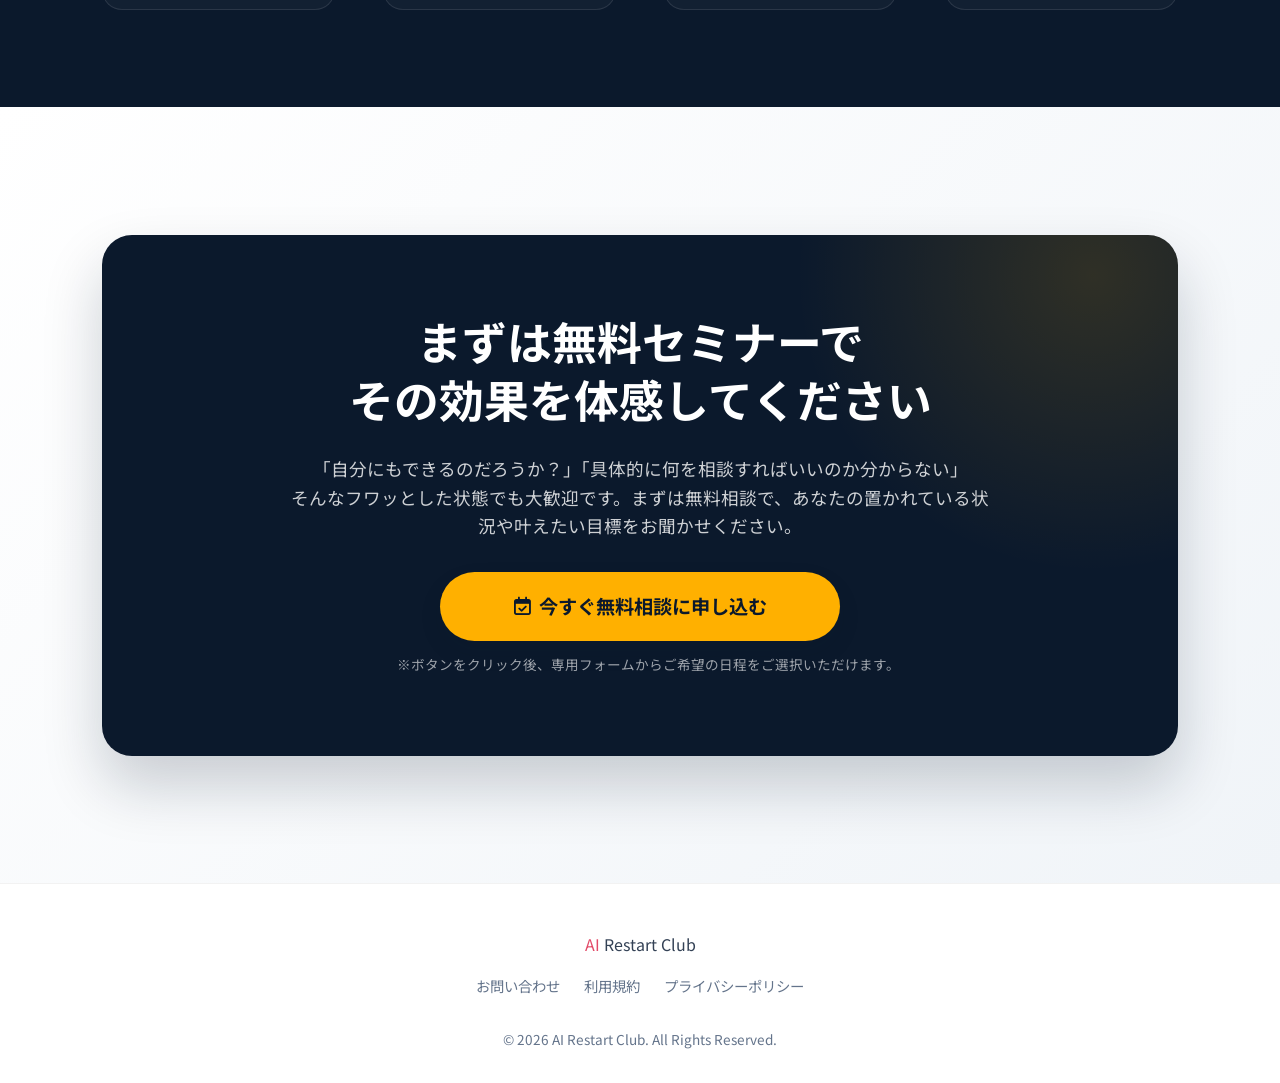
==== commit c49f6891: "利用規約・プライバシーポリシー・チャットボット・Difyナレッジ追加 - terms.html: 利用規約ページ（全9条） - privacy.html: プライバシーポリシーページ（全10条） - " ====
--- a/index.html
+++ b/index.html
@@ -251,6 +251,7 @@
   </footer>
 
   <script src="script.js"></script>
+  <script src="chatbot.js"></script>
 </body>
 
 </html>
--- a/style.css
+++ b/style.css
@@ -1006,4 +1006,283 @@
   .hero {
     padding-top: 8rem;
   }
+}
+
+/* =========================================
+   CHATBOT WIDGET
+   ========================================= */
+
+/* トリガーボタン */
+.chatbot-trigger {
+  position: fixed;
+  bottom: 28px;
+  right: 28px;
+  z-index: 9990;
+  display: flex;
+  align-items: center;
+  gap: 0.6rem;
+  padding: 0.85rem 1.5rem;
+  background: linear-gradient(135deg, var(--accent), #BE123C);
+  color: white;
+  border: none;
+  border-radius: 50px;
+  cursor: pointer;
+  font-family: var(--font-base);
+  font-size: 0.95rem;
+  font-weight: 600;
+  box-shadow: 0 8px 30px rgba(226, 74, 104, 0.4);
+  transition: all 0.3s cubic-bezier(0.25, 0.8, 0.25, 1);
+  animation: chatbot-pulse 2s infinite;
+}
+
+.chatbot-trigger:hover {
+  transform: translateY(-3px) scale(1.03);
+  box-shadow: 0 12px 40px rgba(226, 74, 104, 0.5);
+}
+
+.chatbot-trigger.hidden {
+  transform: scale(0) translateY(20px);
+  opacity: 0;
+  pointer-events: none;
+}
+
+.chatbot-trigger-icon {
+  display: flex;
+  align-items: center;
+  justify-content: center;
+  font-size: 1.2rem;
+}
+
+.chatbot-trigger-text {
+  white-space: nowrap;
+}
+
+@keyframes chatbot-pulse {
+
+  0%,
+  100% {
+    box-shadow: 0 8px 30px rgba(226, 74, 104, 0.4);
+  }
+
+  50% {
+    box-shadow: 0 8px 30px rgba(226, 74, 104, 0.6), 0 0 0 10px rgba(226, 74, 104, 0.1);
+  }
+}
+
+/* チャットウィンドウ */
+.chatbot-window {
+  position: fixed;
+  bottom: 28px;
+  right: 28px;
+  z-index: 9995;
+  width: 400px;
+  height: 580px;
+  max-height: calc(100vh - 60px);
+  background: var(--surface);
+  border-radius: 20px;
+  box-shadow: 0 25px 80px rgba(11, 25, 44, 0.2), 0 0 0 1px rgba(11, 25, 44, 0.05);
+  display: flex;
+  flex-direction: column;
+  overflow: hidden;
+  transform: scale(0.8) translateY(30px);
+  opacity: 0;
+  pointer-events: none;
+  transition: all 0.35s cubic-bezier(0.34, 1.56, 0.64, 1);
+  transform-origin: bottom right;
+}
+
+.chatbot-window.active {
+  transform: scale(1) translateY(0);
+  opacity: 1;
+  pointer-events: all;
+}
+
+/* ヘッダー */
+.chatbot-header {
+  display: flex;
+  align-items: center;
+  justify-content: space-between;
+  padding: 1rem 1.25rem;
+  background: linear-gradient(135deg, var(--navy) 0%, var(--navy-light) 100%);
+  color: white;
+  flex-shrink: 0;
+}
+
+.chatbot-header-info {
+  display: flex;
+  align-items: center;
+  gap: 0.75rem;
+}
+
+.chatbot-avatar {
+  width: 42px;
+  height: 42px;
+  border-radius: 50%;
+  background: rgba(255, 255, 255, 0.15);
+  display: flex;
+  align-items: center;
+  justify-content: center;
+  font-size: 1.2rem;
+  flex-shrink: 0;
+  border: 2px solid rgba(255, 255, 255, 0.25);
+}
+
+.chatbot-header-text {
+  display: flex;
+  flex-direction: column;
+}
+
+.chatbot-title {
+  font-family: var(--font-title);
+  font-size: 1rem;
+  font-weight: 700;
+  letter-spacing: 0.02em;
+}
+
+.chatbot-subtitle {
+  font-size: 0.75rem;
+  opacity: 0.8;
+  margin-top: 2px;
+}
+
+.chatbot-header-actions {
+  display: flex;
+  gap: 0.25rem;
+}
+
+.chatbot-header-btn {
+  width: 32px;
+  height: 32px;
+  border: none;
+  background: rgba(255, 255, 255, 0.1);
+  color: white;
+  border-radius: 8px;
+  cursor: pointer;
+  display: flex;
+  align-items: center;
+  justify-content: center;
+  font-size: 0.85rem;
+  transition: background 0.2s;
+}
+
+.chatbot-header-btn:hover {
+  background: rgba(255, 255, 255, 0.2);
+}
+
+/* チャットボディ */
+.chatbot-body {
+  flex: 1;
+  overflow-y: auto;
+  background: #f7f8fa;
+}
+
+.chatbot-iframe {
+  width: 100%;
+  height: 100%;
+  border: none;
+}
+
+/* ウェルカム画面 */
+.chatbot-welcome {
+  padding: 1.25rem;
+  display: flex;
+  flex-direction: column;
+  gap: 1rem;
+  height: 100%;
+}
+
+/* メッセージ吹き出し */
+.chatbot-message {
+  display: flex;
+  gap: 0.6rem;
+  align-items: flex-start;
+}
+
+.chatbot-message-avatar {
+  width: 34px;
+  height: 34px;
+  border-radius: 50%;
+  background: linear-gradient(135deg, var(--navy), var(--navy-light));
+  color: white;
+  display: flex;
+  align-items: center;
+  justify-content: center;
+  font-size: 0.85rem;
+  flex-shrink: 0;
+}
+
+.chatbot-message-bubble {
+  background: white;
+  padding: 0.9rem 1.1rem;
+  border-radius: 4px 16px 16px 16px;
+  font-size: 0.88rem;
+  line-height: 1.7;
+  color: var(--text-main);
+  box-shadow: 0 2px 8px rgba(0, 0, 0, 0.06);
+  max-width: 85%;
+}
+
+/* クイック質問ボタン */
+.chatbot-quick-questions {
+  display: flex;
+  flex-direction: column;
+  gap: 0.5rem;
+  margin-top: 0.5rem;
+}
+
+.chatbot-quick-btn {
+  display: flex;
+  align-items: center;
+  gap: 0.6rem;
+  padding: 0.75rem 1rem;
+  background: white;
+  border: 1.5px solid rgba(226, 74, 104, 0.15);
+  border-radius: 12px;
+  cursor: pointer;
+  font-family: var(--font-base);
+  font-size: 0.85rem;
+  color: var(--text-main);
+  text-align: left;
+  transition: all 0.2s ease;
+}
+
+.chatbot-quick-btn:hover {
+  background: rgba(226, 74, 104, 0.05);
+  border-color: var(--accent);
+  transform: translateX(4px);
+}
+
+/* フッター */
+.chatbot-footer {
+  padding: 0.6rem 1rem;
+  text-align: center;
+  font-size: 0.7rem;
+  color: var(--text-muted);
+  border-top: 1px solid rgba(0, 0, 0, 0.06);
+  background: var(--surface);
+  flex-shrink: 0;
+}
+
+/* レスポンシブ */
+@media (max-width: 480px) {
+  .chatbot-trigger {
+    bottom: 16px;
+    right: 16px;
+    padding: 0.75rem 1.2rem;
+    font-size: 0.85rem;
+  }
+
+  .chatbot-window {
+    bottom: 0;
+    right: 0;
+    left: 0;
+    width: 100%;
+    height: 100vh;
+    max-height: 100vh;
+    border-radius: 0;
+  }
+
+  .chatbot-window.active {
+    border-radius: 0;
+  }
 }
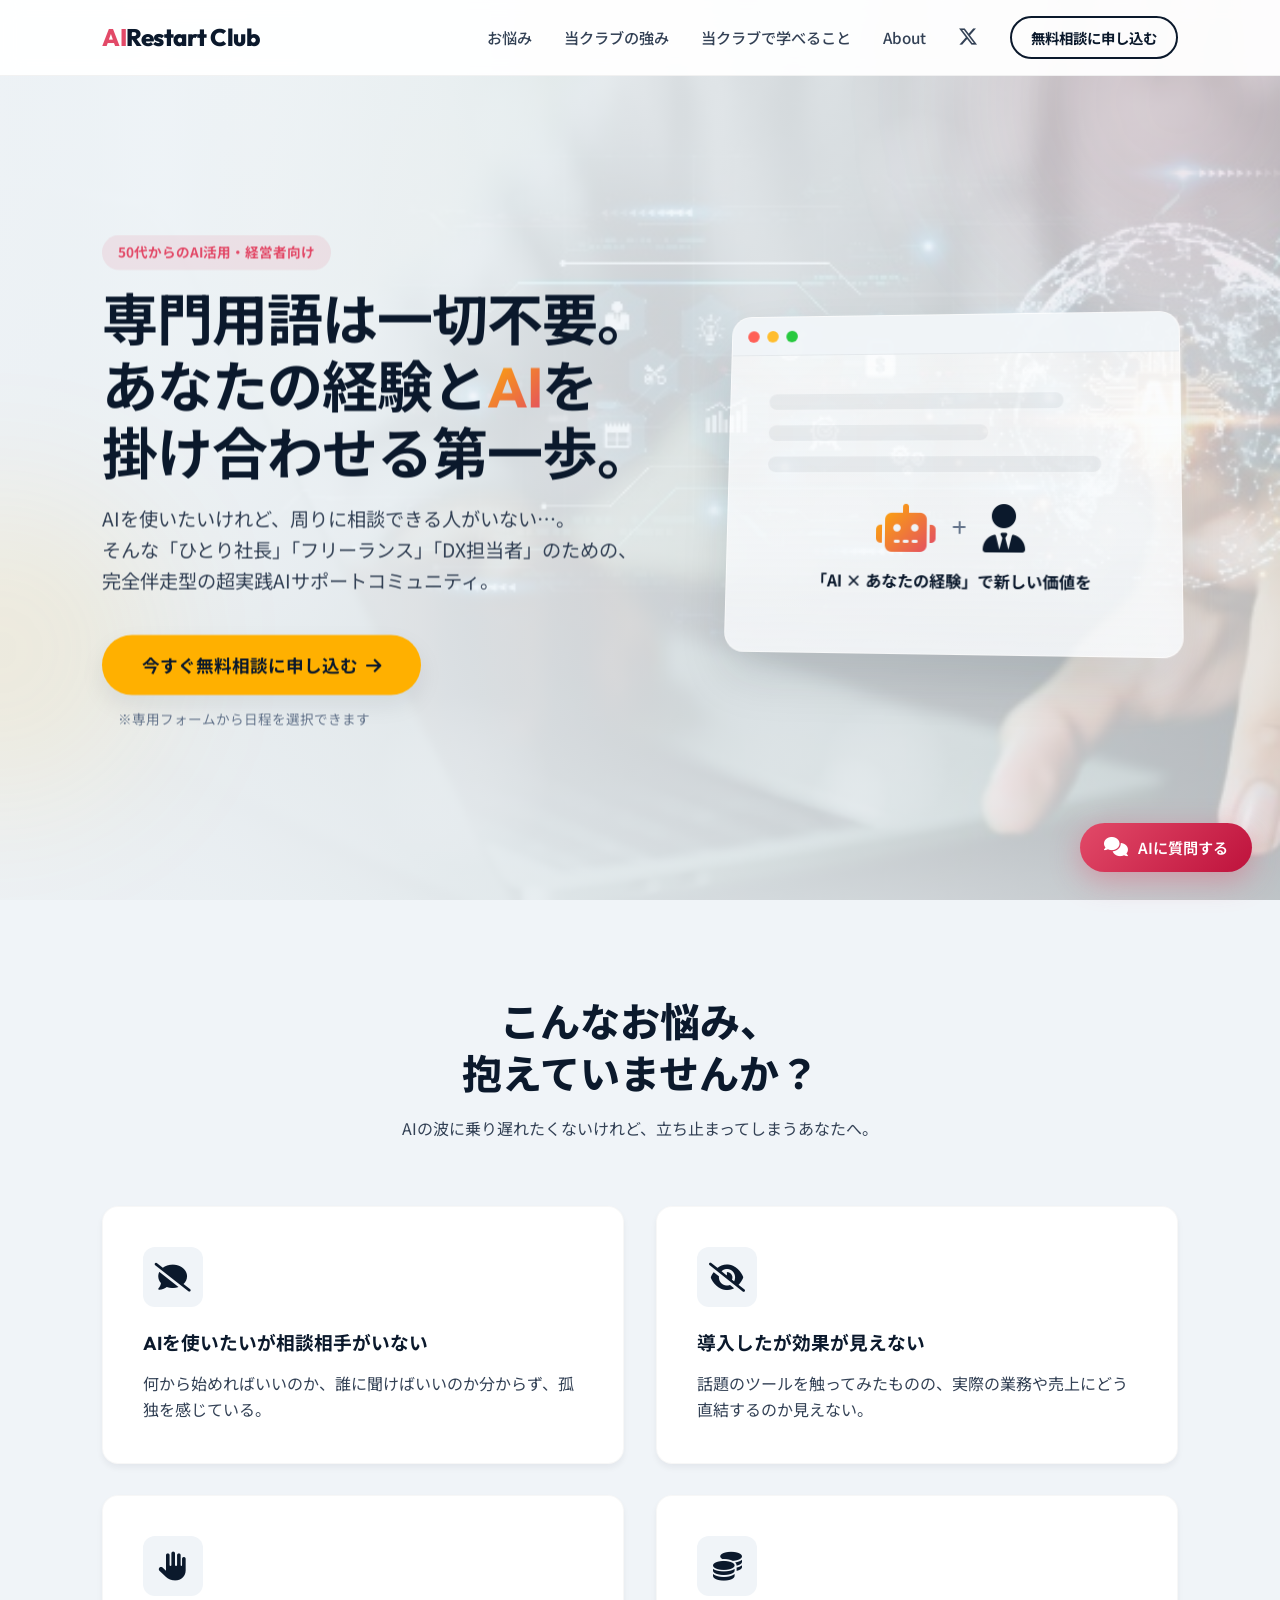
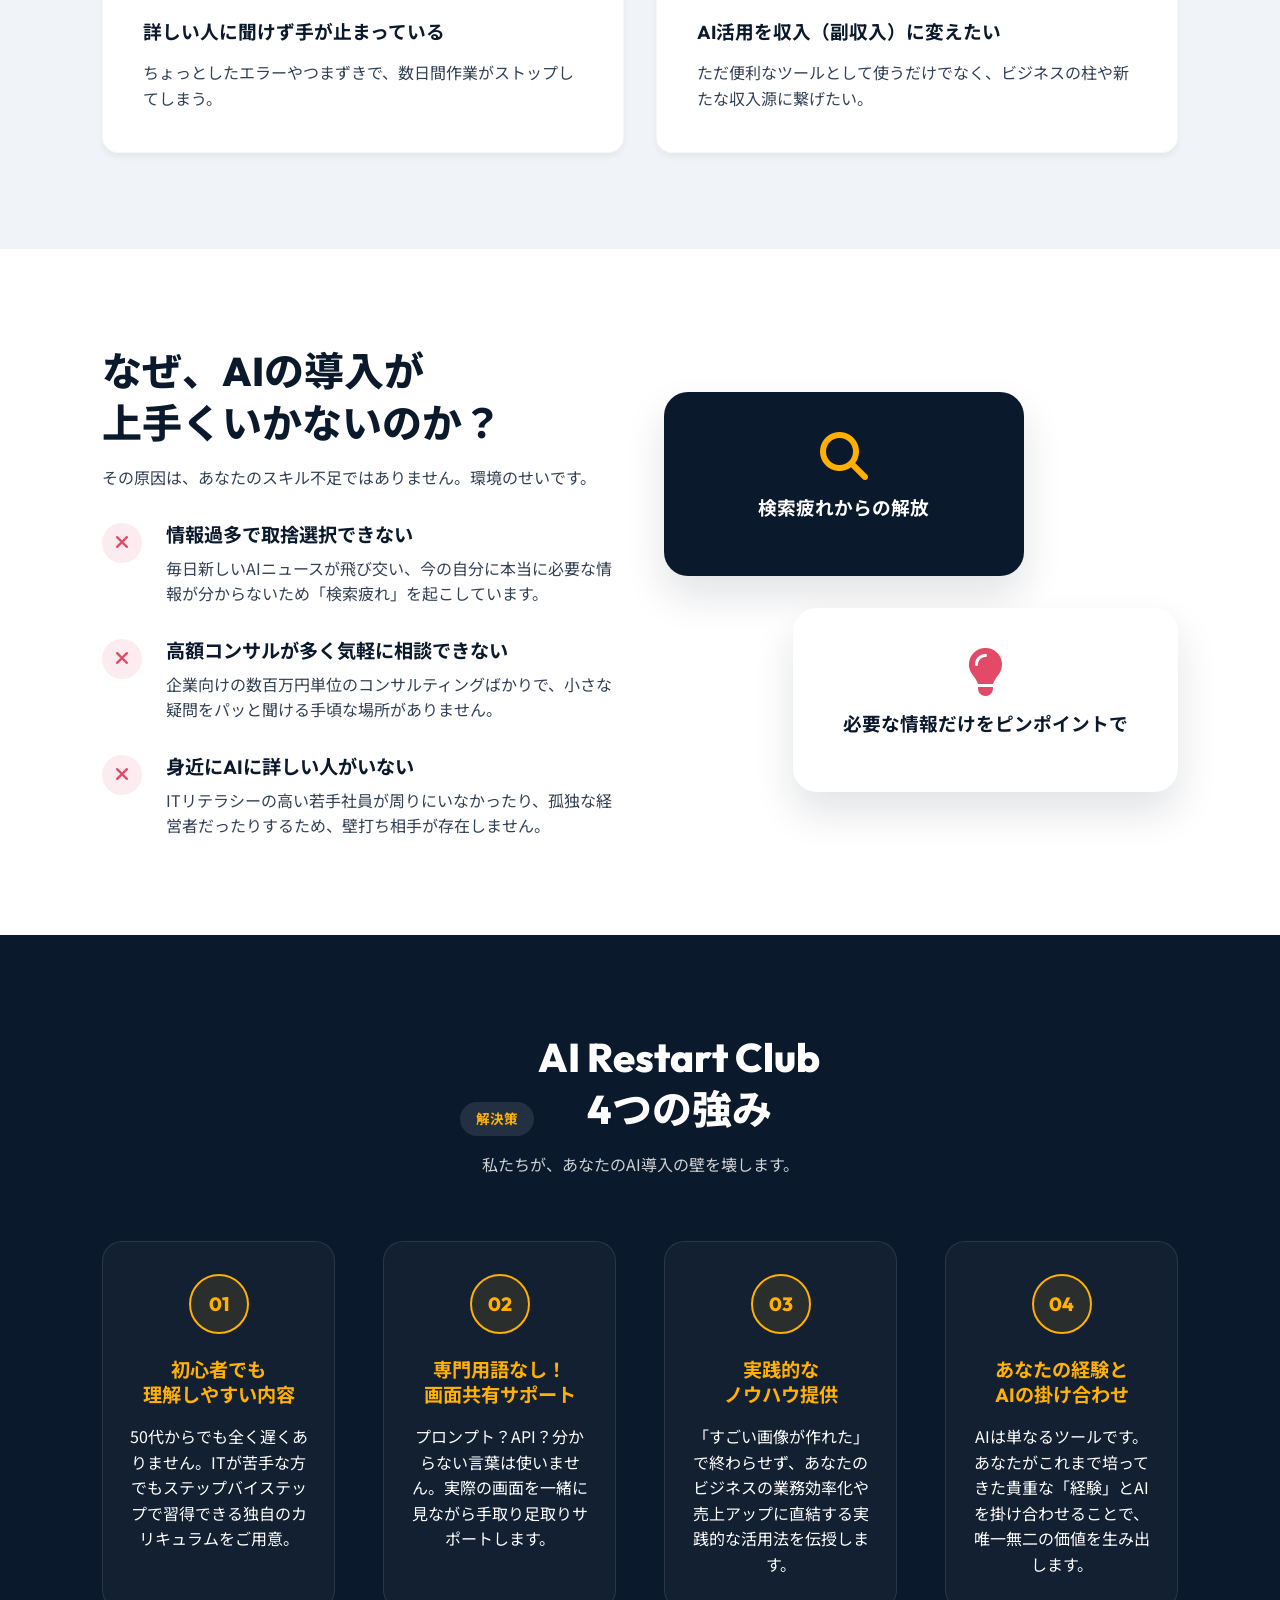
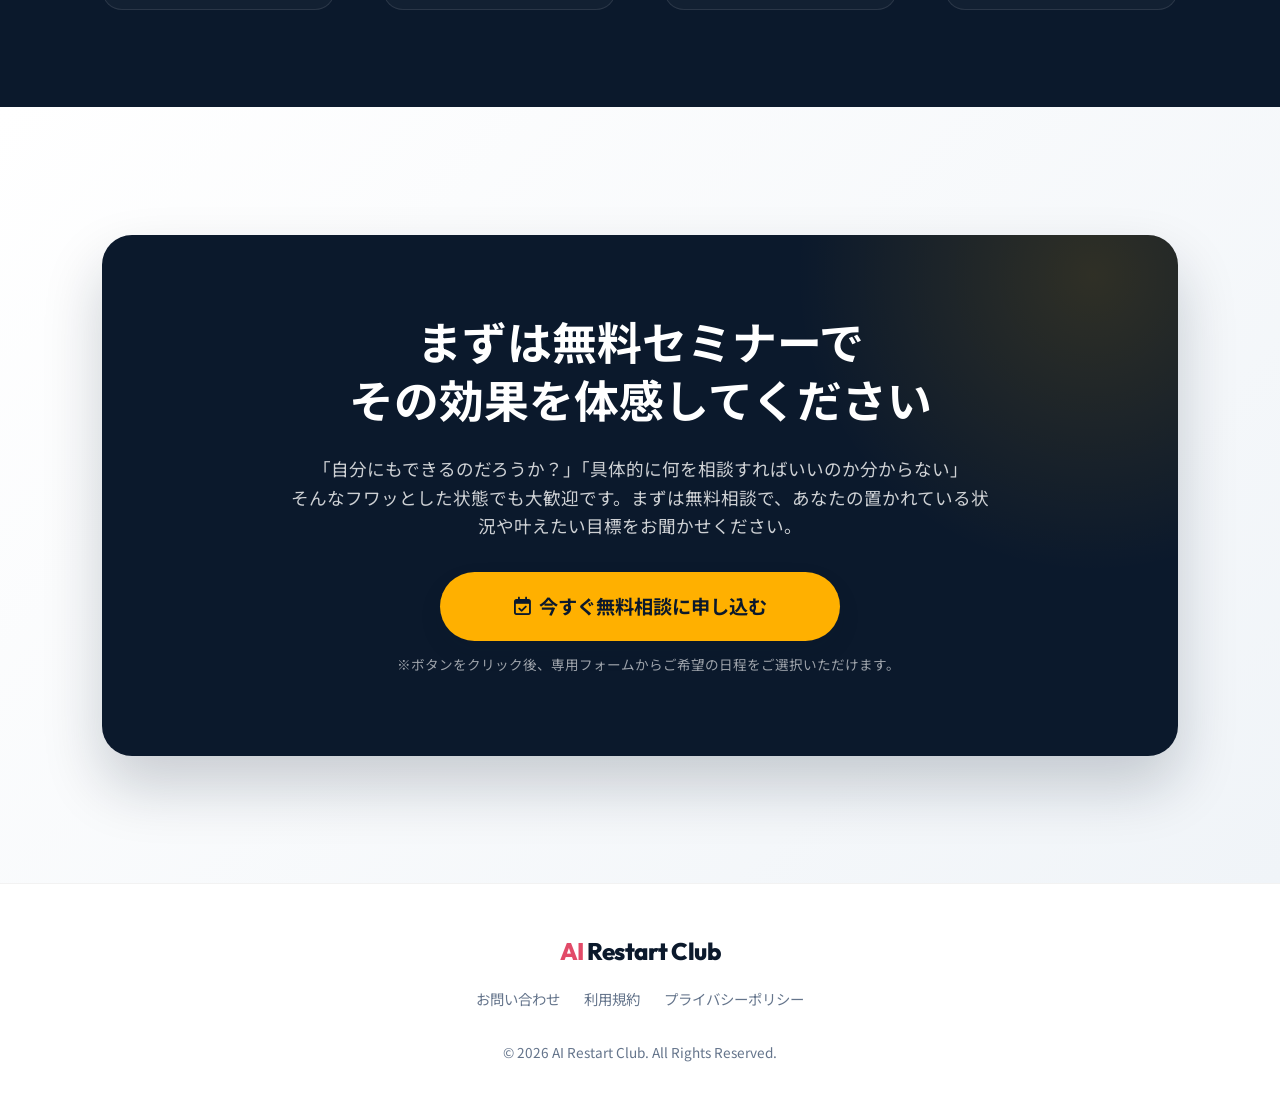
==== commit 76ccd08e: "feat: ヘッダーを隠したチャットボットiframeを統合し、サイトロゴを更新。" ====
--- a/index.html
+++ b/index.html
@@ -27,7 +27,7 @@
   <header class="header">
     <div class="container header-inner">
       <div class="logo">
-        <span class="logo-accent">AI</span> Restart Club
+        <a href="index.html" class="flex-center"><span class="logo-accent">AI</span> Restart Club</a>
       </div>
       <nav class="nav-links">
         <a href="#problems">お悩み</a>
@@ -239,7 +239,7 @@
   <footer class="footer">
     <div class="container text-center">
       <div class="footer-logo mb-1">
-        <span class="logo-accent">AI</span> Restart Club
+        <div class="logo"><span class="logo-accent">AI</span> Restart Club</div>
       </div>
       <div class="footer-links mb-2">
         <a href="#cta">お問い合わせ</a>
--- a/style.css
+++ b/style.css
@@ -1176,10 +1176,20 @@
   background: #f7f8fa;
 }
 
+.chatbot-iframe-wrapper {
+  width: 100%;
+  height: 100%;
+  overflow: hidden;
+  position: relative;
+}
+
 .chatbot-iframe {
   width: 100%;
-  height: 100%;
+  height: calc(100% + 56px);
+  /* 隠す分だけ高さを増やす */
   border: none;
+  margin-top: -56px;
+  /* 内部ヘッダー(56px)を上に押し出す */
 }
 
 /* ウェルカム画面 */
